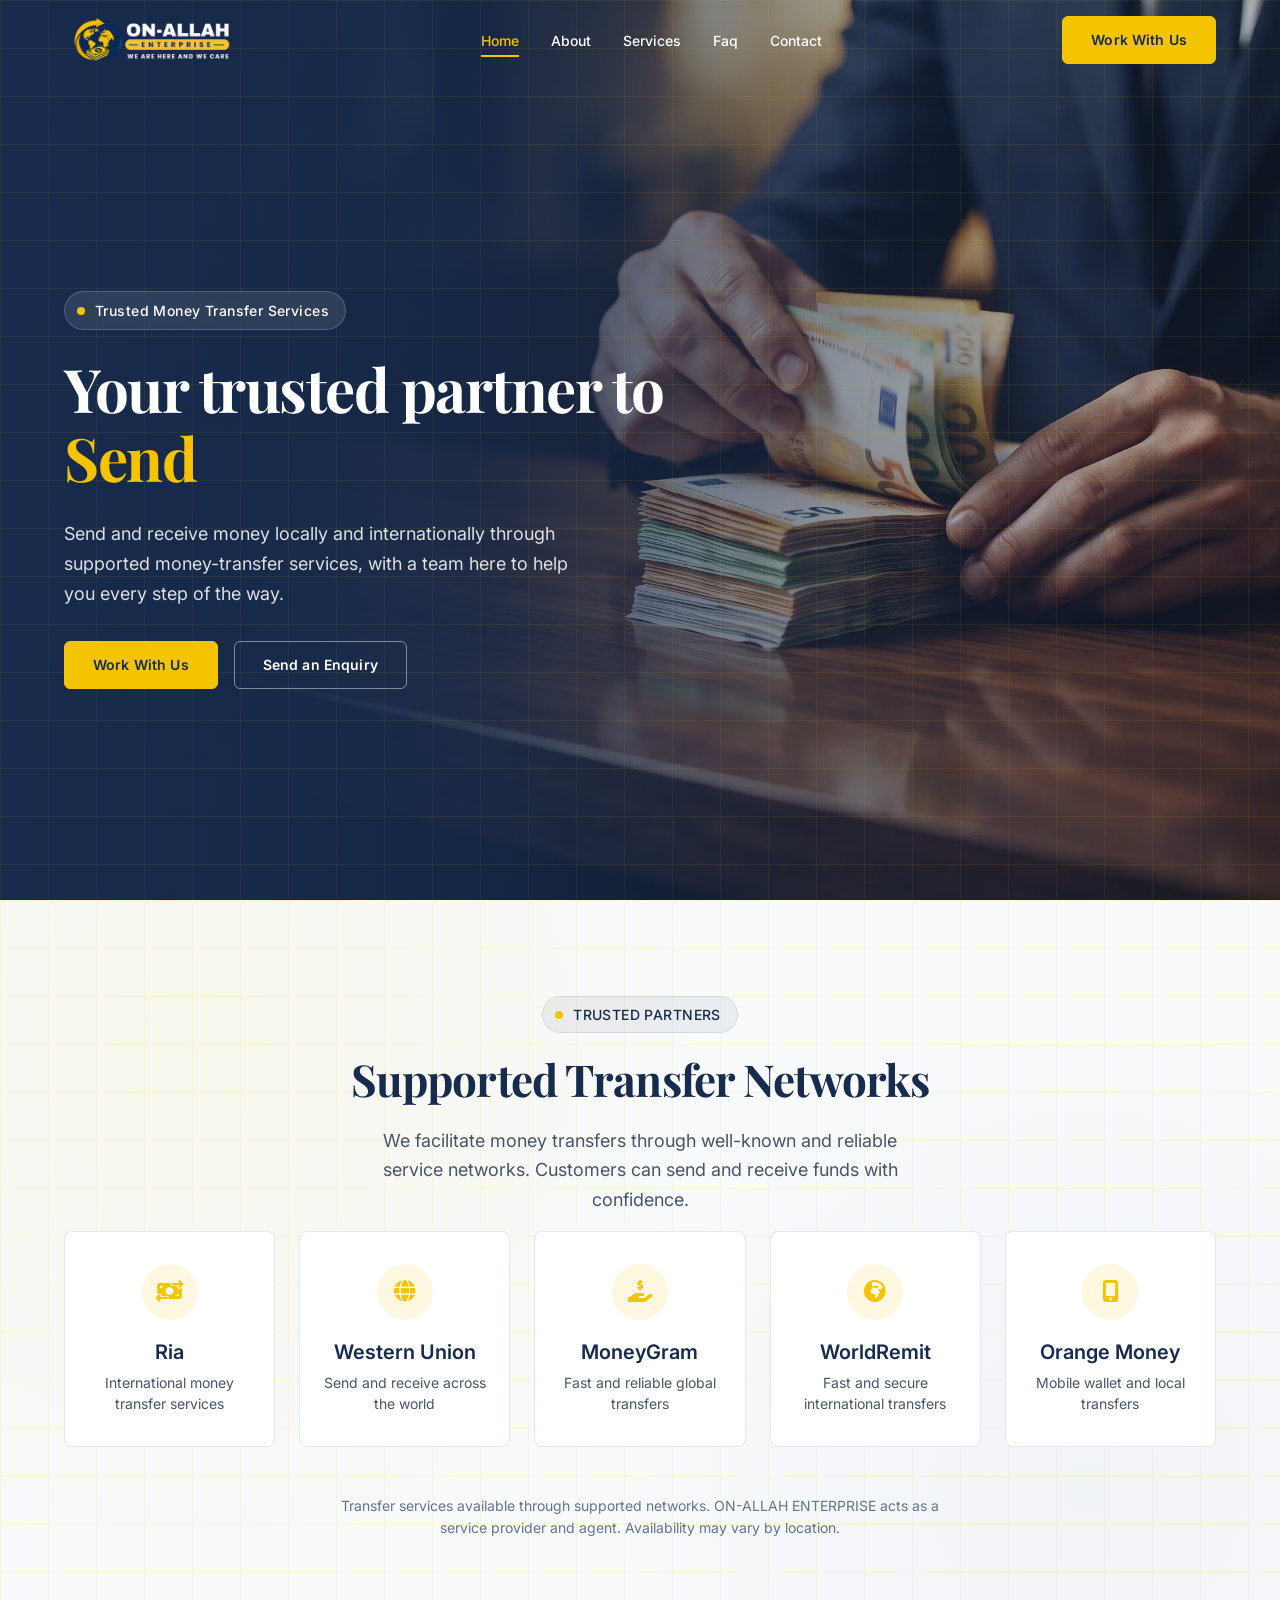
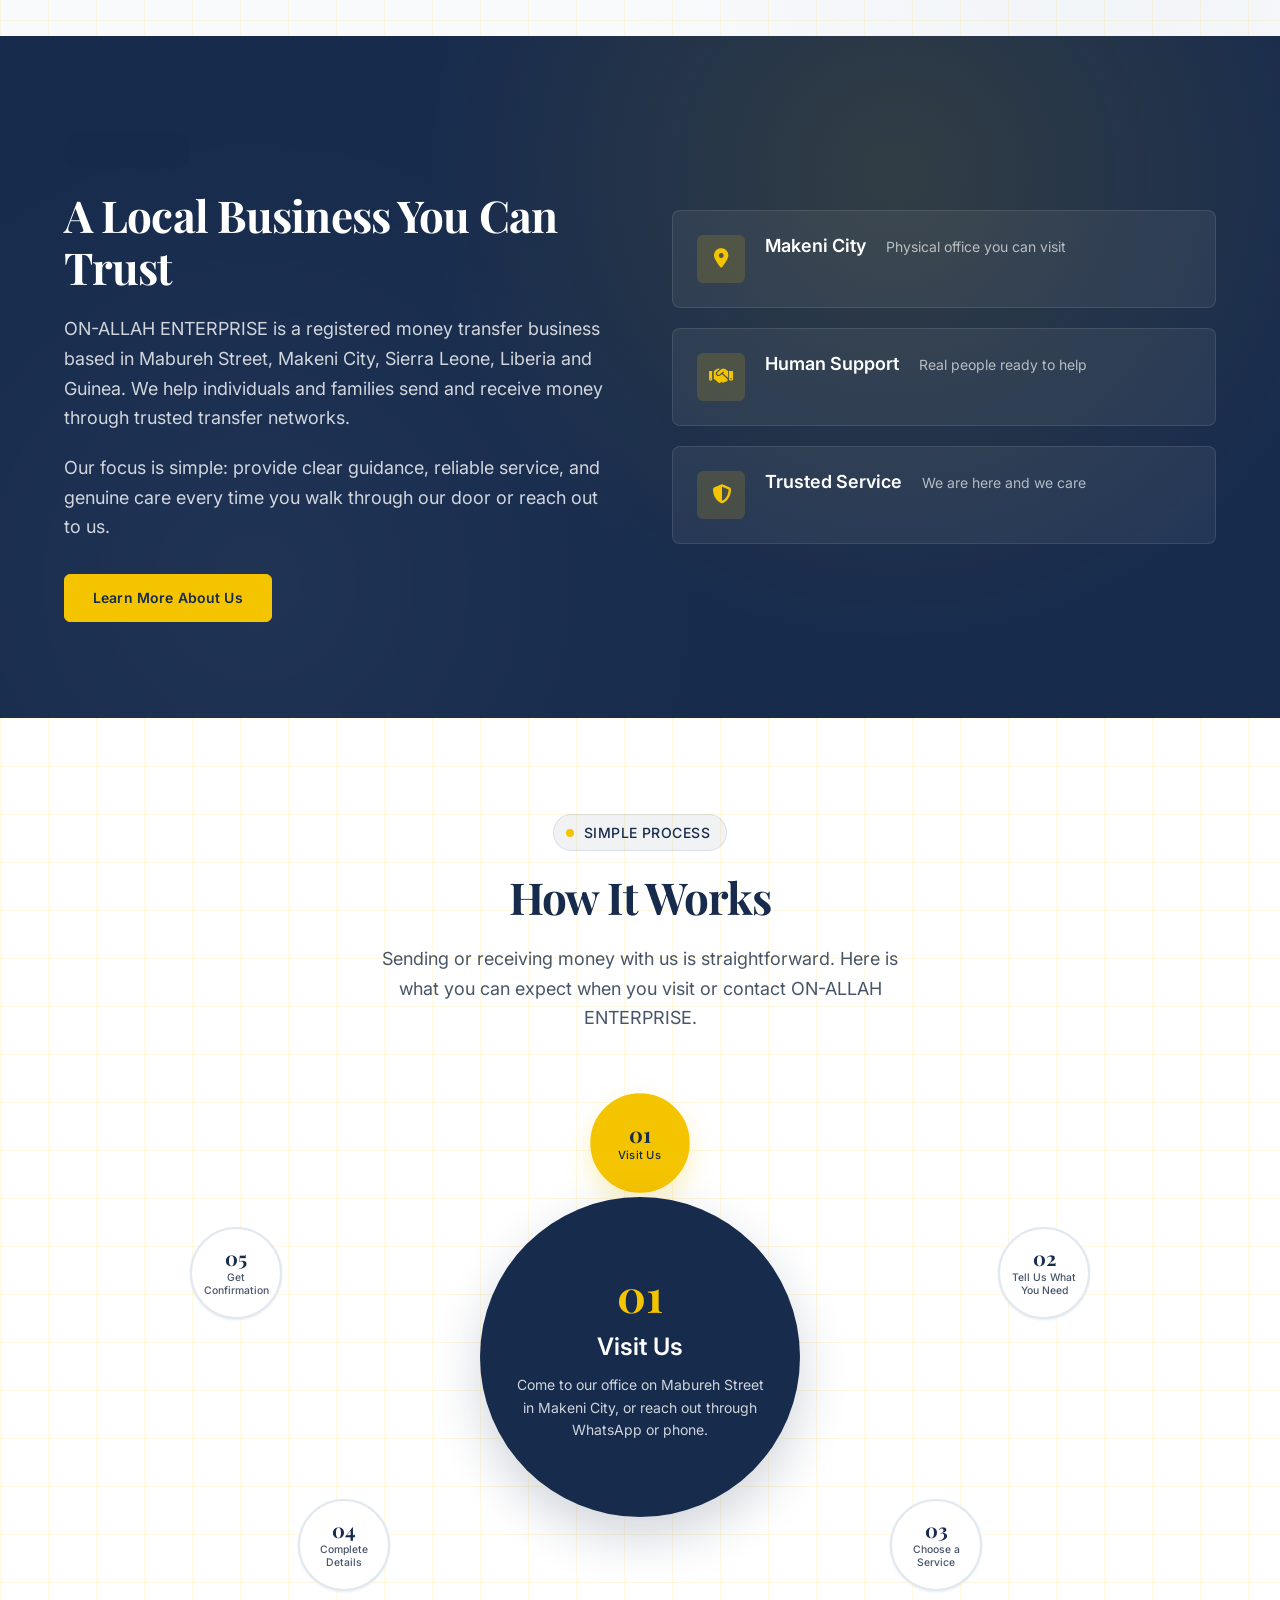
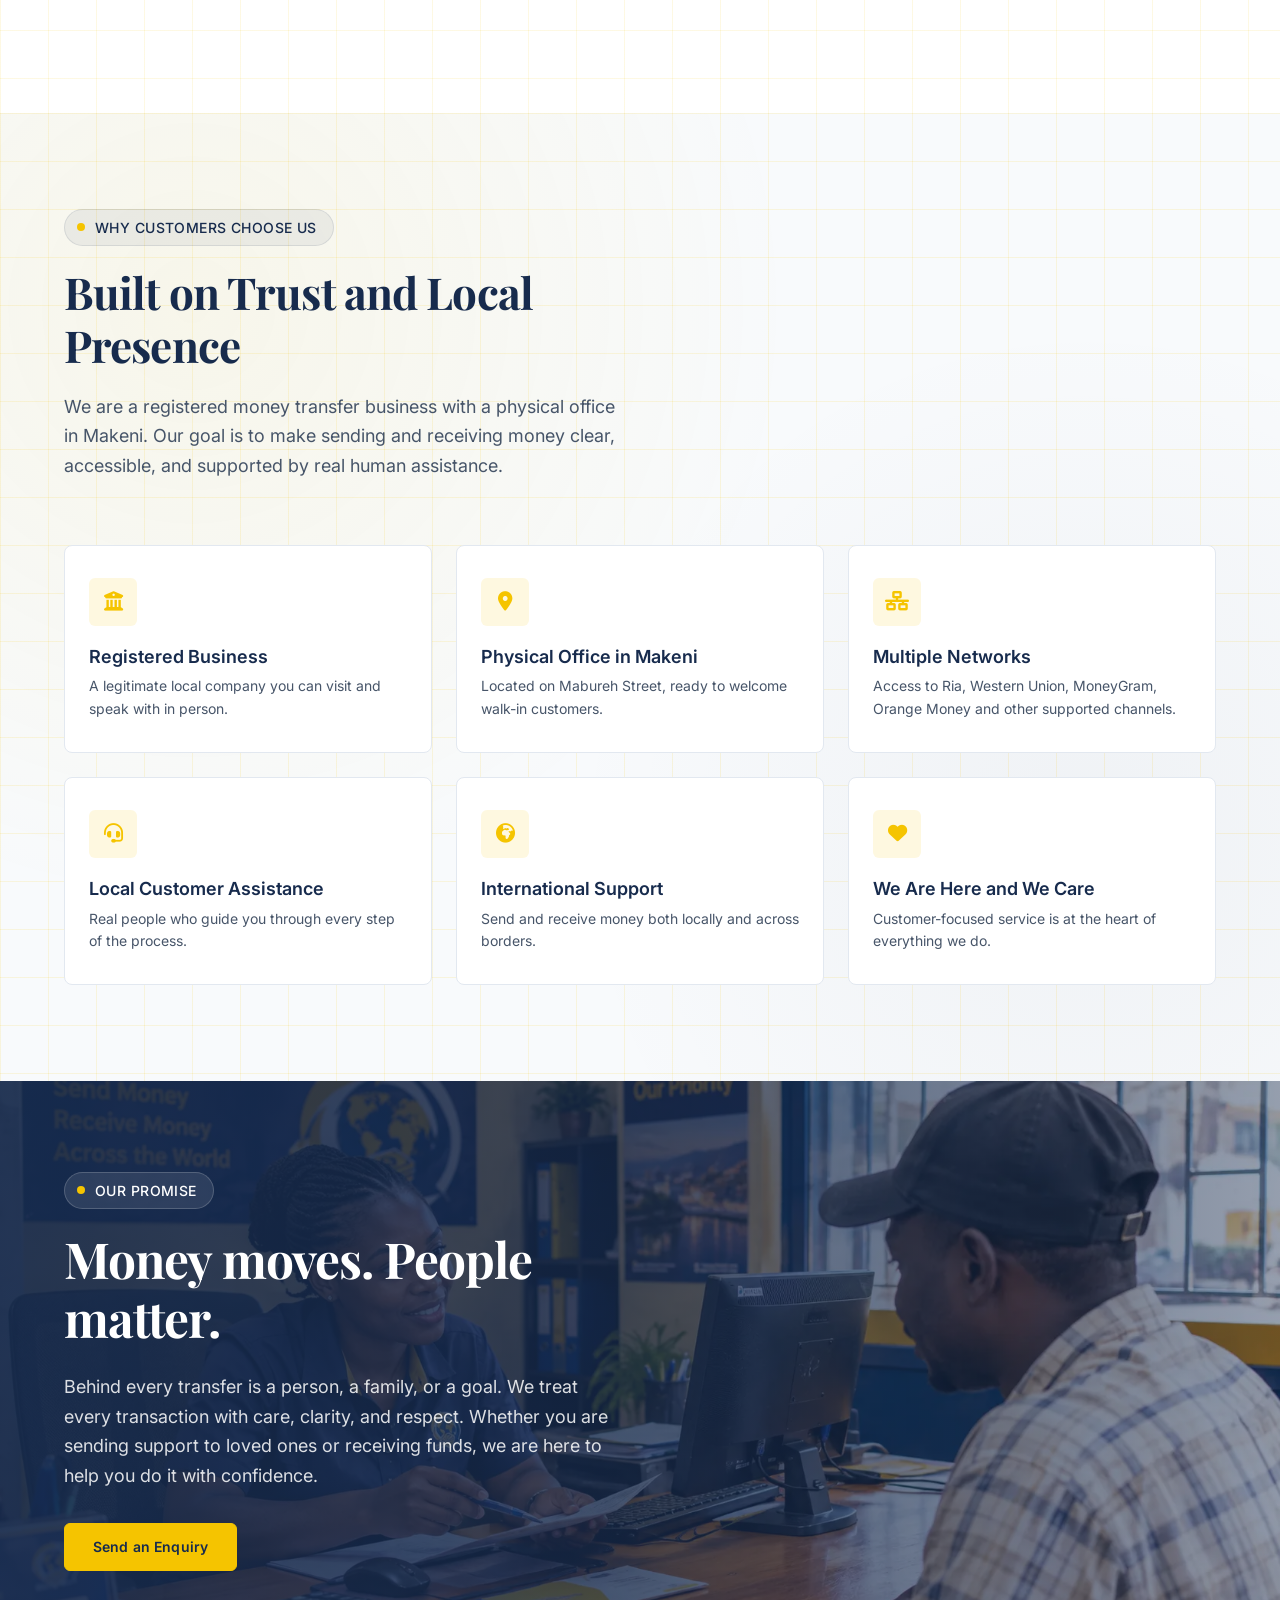
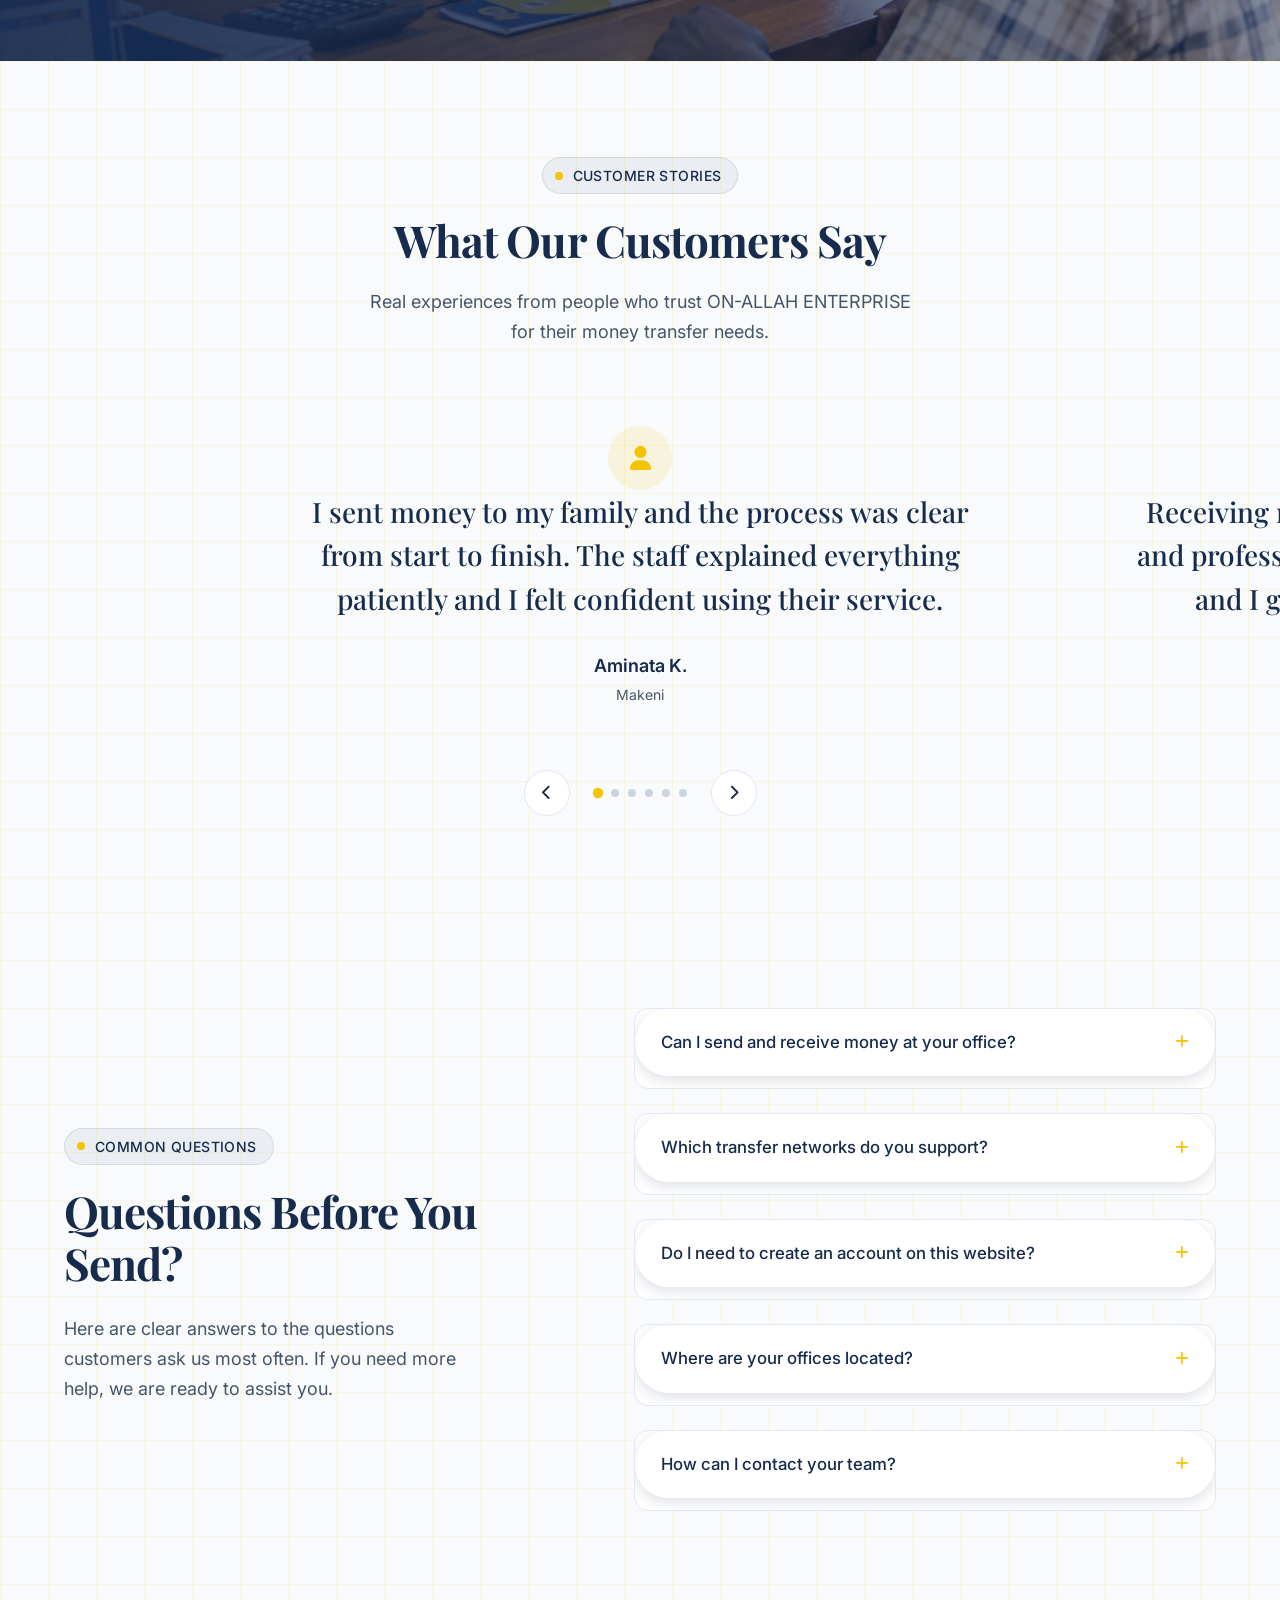
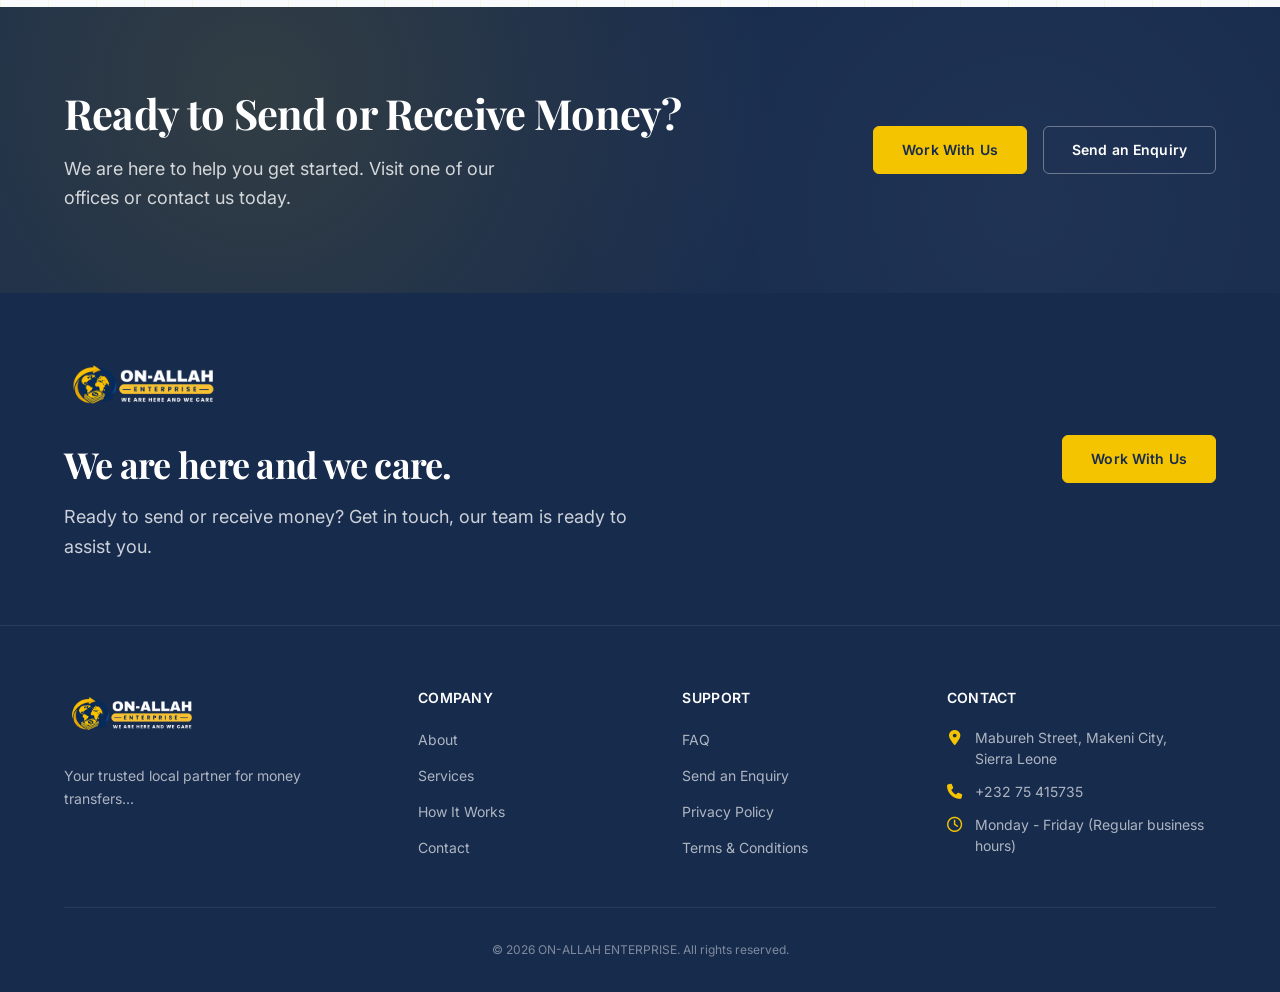
==== index.html @ 35c2938c "Add files via upload" ====
<!DOCTYPE html>
<html lang="en">
<head>
  <meta charset="UTF-8">
  <meta name="viewport" content="width=device-width, initial-scale=1.0">
  <title>ON-ALLAH ENTERPRISE | We Are Here and We Care</title>
  <link rel="preconnect" href="https://fonts.googleapis.com">
  <link rel="preconnect" href="https://fonts.gstatic.com" crossorigin>
  <link href="https://fonts.googleapis.com/css2?family=Inter:wght@400;500;600;700&family=Playfair+Display:wght@500;600;700&display=swap" rel="stylesheet">
  <link rel="stylesheet" href="https://cdnjs.cloudflare.com/ajax/libs/font-awesome/6.5.1/css/all.min.css">

  <link rel="apple-touch-icon" sizes="180x180" href="assets/on-favicon/apple-touch-icon.png">
  <link rel="icon" type="image/png" sizes="32x32" href="assets/on-favicon/favicon-32x32.png">
  <link rel="icon" type="image/png" sizes="16x16" href="assets/on-favicon/favicon-16x16.png">
  <link rel="manifest" href="assets/on-favicon/site.webmanifest">

  <link rel="stylesheet" href="assets/css/styles.css">
  <link rel="stylesheet" href="assets/css/styles2.css">
</head>
<body>

<div id="header-placeholder"></div>

<section class="hero" id="hero">
<!-- Video Background -->
<div class="hero__media">
    <video 
    class="hero__video" 
    autoplay 
    muted 
    loop 
    playsinline 
    poster="assets/images/hero-img-oa.webp"
    >
    <source src="assets/video/onallah_hero_vi.mp4" type="video/mp4">
    Your browser does not support the video tag.
    </video>
    <div class="hero__overlay"></div>
</div>

<!-- Content -->
<div class="container hero__container">
    <div class="hero__content">
    <span class="hero__eyebrow">
    <span class="hero__eyebrow-dot"></span>
    <span class="hero__eyebrow-text">Trusted Money Transfer Services</span>
    </span>
    <h1 class="hero__title">
        Your trusted partner to
        <span class="hero__dynamic">
        <span class="hero__word is-active">Send</span>
        <span class="hero__word">Receive</span>
        <span class="hero__word">Transfer</span>
        </span>
    </h1>

    <p class="hero__description">
        Send and receive money locally and internationally through supported money-transfer services, with a team here to help you every step of the way.
    </p>

    <div class="hero__actions">
        <a href="/services" class="btn btn--primary" id="hero-whatsapp-cta">
        Work With Us
        </a>
        <a href="/contact" class="btn btn--secondary">
        Send an Enquiry
        </a>
    </div>
    </div>
</div>
</section>

<!--  SUPPORTED NETWORKS  -->
<section class="supported-networks" id="networks">
  <div class="supported-networks__bg"></div>

  <div class="container">
    <div class="supported-networks__header reveal">
      <span class="section-eyebrow">
        <span class="section-eyebrow__dot"></span>
        Trusted Partners
      </span>
      <h2 class="section-title">Supported Transfer Networks</h2>
      <p class="section-desc">
        We facilitate money transfers through well-known and reliable service networks. Customers can send and receive funds with confidence.
      </p>
    </div>

    <div class="supported-networks__grid">
      <article class="sn-card reveal reveal-delay-1">
        <div class="sn-card__icon">
          <i class="fa-solid fa-money-bill-transfer"></i>
        </div>
        <h3>Ria</h3>
        <p>International money transfer services</p>
      </article>

      <article class="sn-card reveal reveal-delay-2">
        <div class="sn-card__icon">
          <i class="fa-solid fa-globe"></i>
        </div>
        <h3>Western Union</h3>
        <p>Send and receive across the world</p>
      </article>

      <article class="sn-card reveal reveal-delay-3">
        <div class="sn-card__icon">
          <i class="fa-solid fa-hand-holding-dollar"></i>
        </div>
        <h3>MoneyGram</h3>
        <p>Fast and reliable global transfers</p>
      </article>

      <article class="sn-card reveal reveal-delay-4">
        <div class="sn-card__icon">
          <i class="fa-solid fa-earth-africa"></i>
        </div>
        <h3>WorldRemit</h3>
        <p>Fast and secure international transfers</p>
      </article>

      <article class="sn-card reveal reveal-delay-5">
        <div class="sn-card__icon">
          <i class="fa-solid fa-mobile-screen-button"></i>
        </div>
        <h3>Orange Money</h3>
        <p>Mobile wallet and local transfers</p>
      </article>
    </div>

    <p class="supported-networks__note reveal">
      Transfer services available through supported networks. ON-ALLAH ENTERPRISE acts as a service provider and agent. Availability may vary by location.
    </p>
  </div>
</section>

<!--  ABOUT TEASER  -->
<section class="about-teaser" id="about-teaser">
  <div class="about-teaser__bg"></div>

  <div class="container about-teaser__container">
    <div class="about-teaser__content reveal">
      <span class="section-eyebrow">Who We Are</span>
      <h2 class="section-title">A Local Business You Can Trust</h2>
      <p class="about-teaser__text">
        ON-ALLAH ENTERPRISE is a registered money transfer business based in Mabureh Street, Makeni City, Sierra Leone, Liberia and Guinea. We help individuals and families send and receive money through trusted transfer networks.
      </p>
      <p class="about-teaser__text">
        Our focus is simple: provide clear guidance, reliable service, and genuine care every time you walk through our door or reach out to us.
      </p>
      <a href="/about" class="btn btn--primary">Learn More About Us</a>
    </div>

    <div class="about-teaser__visual">
      <div class="about-teaser__card reveal reveal-delay-1">
        <div class="about-teaser__card-icon">
          <i class="fa-solid fa-location-dot"></i>
        </div>
        <h3>Makeni City</h3>
        <p>Physical office you can visit</p>
      </div>

      <div class="about-teaser__card reveal reveal-delay-2">
        <div class="about-teaser__card-icon">
          <i class="fa-solid fa-handshake"></i>
        </div>
        <h3>Human Support</h3>
        <p>Real people ready to help</p>
      </div>

      <div class="about-teaser__card reveal reveal-delay-3">
        <div class="about-teaser__card-icon">
          <i class="fa-solid fa-shield-halved"></i>
        </div>
        <h3>Trusted Service</h3>
        <p>We are here and we care</p>
      </div>
    </div>
  </div>
</section>

<!--  HOW IT WORKS  -->
<section class="how-it-works" id="how-it-works">
  <div class="container">
    <div class="how-it-works__header reveal">
      <span class="section-eyebrow">
        <span class="section-eyebrow__dot"></span>
        Simple Process
      </span>
      <h2 class="section-title">How It Works</h2>
      <p class="section-desc">
        Sending or receiving money with us is straightforward. Here is what you can expect when you visit or contact ON-ALLAH ENTERPRISE.
      </p>
    </div>

    <div class="process">
      <!-- Center Display -->
      <div class="process__center">
        <div class="process__center-inner" id="process-center">
          <span class="process__center-number">01</span>
          <h3 class="process__center-title">Visit Us</h3>
          <p class="process__center-text">Come to our office on Mabureh Street in Makeni City, or reach out through WhatsApp or phone.</p>
        </div>
      </div>

      <!-- Surrounding Steps -->
      <div class="process__steps">
        <button class="process__step is-active" data-step="0">
          <span class="process__step-number">01</span>
          <span class="process__step-label">Visit Us</span>
        </button>

        <button class="process__step" data-step="1">
          <span class="process__step-number">02</span>
          <span class="process__step-label">Tell Us What You Need</span>
        </button>

        <button class="process__step" data-step="2">
          <span class="process__step-number">03</span>
          <span class="process__step-label">Choose a Service</span>
        </button>

        <button class="process__step" data-step="3">
          <span class="process__step-number">04</span>
          <span class="process__step-label">Complete Details</span>
        </button>

        <button class="process__step" data-step="4">
          <span class="process__step-number">05</span>
          <span class="process__step-label">Get Confirmation</span>
        </button>
      </div>
    </div>
  </div>
</section>

<!--  WHY CHOOSE US  -->
<section class="why-us" id="why-us">
  <div class="why-us__bg"></div>

  <div class="container">
    <div class="why-us__header reveal">
      <span class="section-eyebrow">
        <span class="section-eyebrow__dot"></span>
        Why Customers Choose Us
      </span>
      <h2 class="section-title">Built on Trust and Local Presence</h2>
      <p class="section-desc">
        We are a registered money transfer business with a physical office in Makeni. Our goal is to make sending and receiving money clear, accessible, and supported by real human assistance.
      </p>
    </div>

    <div class="why-us__grid">
      <div class="why-card reveal reveal-delay-1">
        <div class="why-card__icon"><i class="fa-solid fa-building-columns"></i></div>
        <h3>Registered Business</h3>
        <p>A legitimate local company you can visit and speak with in person.</p>
      </div>

      <div class="why-card reveal reveal-delay-2">
        <div class="why-card__icon"><i class="fa-solid fa-location-dot"></i></div>
        <h3>Physical Office in Makeni</h3>
        <p>Located on Mabureh Street, ready to welcome walk-in customers.</p>
      </div>

      <div class="why-card reveal reveal-delay-3">
        <div class="why-card__icon"><i class="fa-solid fa-network-wired"></i></div>
        <h3>Multiple Networks</h3>
        <p>Access to Ria, Western Union, MoneyGram, Orange Money and other supported channels.</p>
      </div>

      <div class="why-card reveal reveal-delay-4">
        <div class="why-card__icon"><i class="fa-solid fa-headset"></i></div>
        <h3>Local Customer Assistance</h3>
        <p>Real people who guide you through every step of the process.</p>
      </div>

      <div class="why-card reveal reveal-delay-5">
        <div class="why-card__icon"><i class="fa-solid fa-earth-africa"></i></div>
        <h3>International Support</h3>
        <p>Send and receive money both locally and across borders.</p>
      </div>

      <div class="why-card reveal reveal-delay-6">
        <div class="why-card__icon"><i class="fa-solid fa-heart"></i></div>
        <h3>We Are Here and We Care</h3>
        <p>Customer-focused service is at the heart of everything we do.</p>
      </div>
    </div>
  </div>
</section>

<!--  VISUAL STORY  -->
<section class="visual-story" id="visual-story">
  <div class="visual-story__media">
    <img src="assets/images/onallah_visual_s.webp" alt="Customer receiving support at ON-ALLAH ENTERPRISE" class="visual-story__image">
    <div class="visual-story__overlay"></div>
  </div>

  <div class="container visual-story__container">
    <div class="visual-story__content reveal">
      <span class="section-eyebrow section-eyebrow--light">
        <span class="section-eyebrow__dot"></span>
        Our Promise
      </span>
      <h2 class="visual-story__title">Money moves. People matter.</h2>
      <p class="visual-story__text">
        Behind every transfer is a person, a family, or a goal. We treat every transaction with care, clarity, and respect. Whether you are sending support to loved ones or receiving funds, we are here to help you do it with confidence.
      </p>
      <a href="/contact" class="btn btn--primary">Send an Enquiry</a>
    </div>
  </div>
</section>

<!--  TESTIMONIALS  -->
<section class="testimonials" id="testimonials">
  <div class="container">
    <div class="testimonials__header reveal">
      <span class="section-eyebrow">
        <span class="section-eyebrow__dot"></span>
        Customer Stories
      </span>
      <h2 class="section-title">What Our Customers Say</h2>
      <p class="section-desc">
        Real experiences from people who trust ON-ALLAH ENTERPRISE for their money transfer needs.
      </p>
    </div>

    <div class="testimonials__carousel reveal">
      <div class="testimonials__track" id="testimonials-track">
        <!-- Slides will be injected -->
      </div>


      <div class="testimonials__nav">
        <button class="testimonials__btn testimonials__btn--prev" id="testimonial-prev" aria-label="Previous testimonial">
          <i class="fa-solid fa-chevron-left"></i>
        </button>

        <div class="testimonials__dots" id="testimonials-dots"></div>

        <button class="testimonials__btn testimonials__btn--next" id="testimonial-next" aria-label="Next testimonial">
          <i class="fa-solid fa-chevron-right"></i>
        </button>
      </div>
    </div>
  </div>
</section>


<!-- FAQ -->
<section class="faq" id="faq">
  <div class="container faq__container">
    <div class="faq__intro reveal">
      <span class="section-eyebrow">
        <span class="section-eyebrow__dot"></span>
        Common Questions
      </span>
      <h2 class="section-title">Questions Before You Send?</h2>
      <p class="faq__intro-text">
        Here are clear answers to the questions customers ask us most often. If you need more help, we are ready to assist you.
      </p>
    </div>

    <div class="faq__list reveal" id="faq-list">
      <!-- FAQ items will be injected -->
    </div>
  </div>
</section>

<!--  FINAL CTA  -->
<section class="final-cta" id="final-cta">
  <div class="final-cta__bg"></div>

  <div class="container final-cta__container reveal">
    <div class="final-cta__content">
      <h2 class="final-cta__title">Ready to Send or Receive Money?</h2>
      <p class="final-cta__text">
        We are here to help you get started. Visit one of our offices or contact us today.
      </p>
    </div>

    <div class="final-cta__actions">
      <a href="/services" class="btn btn--primary" id="final-whatsapp-cta">Work With Us</a>
      <a href="contact/" class="btn btn--secondary final-cta__secondary">Send an Enquiry</a>
    </div>
  </div>
</section>

<div id="footer-placeholder"></div>

  <script src="assets/js/main.js"></script>
</body>
</html>
---- assets/css/styles.css ----
/* Design System & Base Styles */
:root {

  --color-primary: #F5C400;
  --color-gold: #D9A900;
  --color-navy: #172B4D;
  --color-white: #FFFFFF;
  --color-light: #F8FAFC;

  --color-gray-50: #F8FAFC;
  --color-gray-100: #F1F5F9;
  --color-gray-200: #E2E8F0;
  --color-gray-300: #CBD5E1;
  --color-gray-400: #94A3B8;
  --color-gray-500: #64748B;
  --color-gray-600: #475569;
  --color-gray-700: #334155;
  --color-gray-800: #1E293B;
  --color-gray-900: #0F172A;

  /* Semantic */
  --color-text: var(--color-navy);
  --color-text-muted: var(--color-gray-600);
  --color-border: var(--color-gray-200);
  --color-border-strong: var(--color-gray-300);

  /* Typography */
  --font-serif: "Playfair Display", Georgia, "Times New Roman", serif;
  --font-sans: "Inter", system-ui, -apple-system, BlinkMacSystemFont, "Segoe UI", Roboto, sans-serif;

  --fs-xs: 0.75rem;     /* 12px */
  --fs-sm: 0.875rem;    /* 14px */
  --fs-base: 1rem;      /* 16px */
  --fs-md: 1.125rem;    /* 18px */
  --fs-lg: 1.25rem;     /* 20px */
  --fs-xl: 1.5rem;      /* 24px */
  --fs-2xl: 1.875rem;   /* 30px */
  --fs-3xl: 2.25rem;    /* 36px */
  --fs-4xl: 3rem;       /* 48px */
  --fs-5xl: 3.75rem;    /* 60px */
  --fs-6xl: 4.5rem;     /* 72px */

  --fw-regular: 400;
  --fw-medium: 500;
  --fw-semibold: 600;
  --fw-bold: 700;

  --lh-tight: 1.2;
  --lh-snug: 1.35;
  --lh-normal: 1.5;
  --lh-relaxed: 1.65;

  /* Spacing scale */
  --space-1: 0.25rem;   /* 4px */
  --space-2: 0.5rem;    /* 8px */
  --space-3: 0.75rem;   /* 12px */
  --space-4: 1rem;      /* 16px */
  --space-5: 1.25rem;   /* 20px */
  --space-6: 1.5rem;    /* 24px */
  --space-8: 2rem;      /* 32px */
  --space-10: 2.5rem;   /* 40px */
  --space-12: 3rem;     /* 48px */
  --space-16: 4rem;     /* 64px */
  --space-20: 5rem;     /* 80px */
  --space-24: 6rem;     /* 96px */
  --space-32: 8rem;     /* 128px */

  --container-max: 1200px;
  --container-narrow: 800px;
  --container-padding: var(--space-6);

  --header-height: 80px;
  --header-height-scrolled: 70px;

  --radius-sm: 4px;
  --radius-md: 6px;
  --radius-lg: 8px;
  --radius-xl: 12px;
  --radius-full: 9999px;

  --shadow-xs: 0 1px 2px rgba(23, 43, 77, 0.04);
  --shadow-sm: 0 1px 3px rgba(23, 43, 77, 0.06), 0 1px 2px rgba(23, 43, 77, 0.04);
  --shadow-md: 0 4px 6px -1px rgba(23, 43, 77, 0.06), 0 2px 4px -2px rgba(23, 43, 77, 0.04);
  --shadow-lg: 0 10px 15px -3px rgba(23, 43, 77, 0.06), 0 4px 6px -4px rgba(23, 43, 77, 0.04);

  --transition-fast: 150ms ease;
  --transition-base: 250ms ease;
  --transition-slow: 350ms ease;
  --transition-smooth: 400ms cubic-bezier(0.4, 0, 0.2, 1);

  --btn-height: 48px;
  --btn-height-sm: 40px;
  --btn-padding-x: 1.75rem;
  --btn-radius: var(--radius-md);

  --z-dropdown: 100;
  --z-sticky: 200;
  --z-header: 300;
  --z-overlay: 400;
  --z-modal: 500;
}

@keyframes grid-move {
  0% {
    background-position: 0 0;
  }
  100% {
    background-position: 48px 48px;
  }
}

/* MODERN RESET */
*,
*::before,
*::after {
  box-sizing: border-box;
  margin: 0;
  padding: 0;
}

html {
  scroll-behavior: smooth;
  -webkit-text-size-adjust: 100%;
  text-size-adjust: 100%;
}

body {
  min-height: 100vh;
  line-height: var(--lh-normal);
  font-family: var(--font-sans);
  font-size: var(--fs-base);
  font-weight: var(--fw-regular);
  color: var(--color-text);
  background-color: var(--color-white);
  -webkit-font-smoothing: antialiased;
  -moz-osx-font-smoothing: grayscale;
}

img,
picture,
video,
canvas,
svg {
  display: block;
  max-width: 100%;
  height: auto;
}

input,
button,
textarea,
select {
  font: inherit;
  color: inherit;
}

button {
  cursor: pointer;
  background: none;
  border: none;
}

a {
  color: inherit;
  text-decoration: none;
}

ul,
ol {
  list-style: none;
}

h1, h2, h3, h4, h5, h6 {
  font-family: var(--font-serif);
  font-weight: var(--fw-bold);
  line-height: var(--lh-tight);
  color: var(--color-navy);
}

p {
  line-height: var(--lh-relaxed);
}

/* TYPOGRAPHY SCALE */
.text-display {
  font-family: var(--font-serif);
  font-size: clamp(2.5rem, 5vw, var(--fs-5xl));
  font-weight: var(--fw-bold);
  line-height: var(--lh-tight);
  letter-spacing: -0.02em;
}

h1, .h1 {
  font-size: clamp(2rem, 4vw, var(--fs-4xl));
  letter-spacing: -0.02em;
}

h2, .h2 {
  font-size: clamp(1.75rem, 3vw, var(--fs-3xl));
  letter-spacing: -0.015em;
}

h3, .h3 {
  font-size: clamp(1.375rem, 2.5vw, var(--fs-2xl));
}

h4, .h4 {
  font-size: var(--fs-xl);
  font-family: var(--font-sans);
  font-weight: var(--fw-semibold);
}

h5, .h5 {
  font-size: var(--fs-lg);
  font-family: var(--font-sans);
  font-weight: var(--fw-semibold);
}

h6, .h6 {
  font-size: var(--fs-md);
  font-family: var(--font-sans);
  font-weight: var(--fw-semibold);
}

.lead {
  font-size: var(--fs-lg);
  line-height: var(--lh-relaxed);
  color: var(--color-text-muted);
}

.small {
  font-size: var(--fs-sm);
}

/* LAYOUT UTILITIES */
.container {
  width: 100%;
  max-width: var(--container-max);
  margin-inline: auto;
  padding-inline: var(--container-padding);
}

.container--narrow {
  max-width: var(--container-narrow);
}

.section {
  padding-block: var(--space-20);
}

.section--sm {
  padding-block: var(--space-16);
}

.section--lg {
  padding-block: var(--space-24);
}

/* BUTTON SYSTEM */
.btn {
  display: inline-flex;
  align-items: center;
  justify-content: center;
  gap: var(--space-2);
  height: var(--btn-height);
  padding-inline: var(--btn-padding-x);
  font-family: var(--font-sans);
  font-size: var(--fs-sm);
  font-weight: var(--fw-semibold);
  line-height: 1;
  letter-spacing: 0.01em;
  border-radius: var(--btn-radius);
  border: 1.5px solid transparent;
  transition: 
    background-color var(--transition-base),
    color var(--transition-base),
    border-color var(--transition-base),
    transform var(--transition-fast),
    box-shadow var(--transition-base);
  white-space: nowrap;
  text-decoration: none;
  cursor: pointer;
}

.btn:hover {
  transform: translateY(-1px);
}

.btn:active {
  transform: translateY(0);
}

.btn--primary {
  background-color: var(--color-primary);
  color: var(--color-navy);
  border-color: var(--color-primary);
}

.btn--primary:hover {
  background-color: var(--color-gold);
  border-color: var(--color-gold);
  box-shadow: var(--shadow-sm);
}

.btn--secondary {
  background-color: transparent;
  color: var(--color-navy);
  border-color: var(--color-navy);
}

.btn--secondary:hover {
  background-color: var(--color-navy);
  color: var(--color-white);
}

.btn--ghost {
  background-color: transparent;
  color: var(--color-navy);
  border-color: transparent;
  padding-inline: var(--space-4);
}

.btn--ghost:hover {
  background-color: var(--color-gray-100);
}

.btn--sm {
  height: var(--btn-height-sm);
  padding-inline: 1.25rem;
  font-size: var(--fs-xs);
}

.btn--full {
  width: 100%;
}

/* FOCUS & ACCESSIBILITY */
:focus-visible {
  outline: 2px solid var(--color-primary);
  outline-offset: 3px;
}


:focus:not(:focus-visible) {
  outline: none;
}

/* Reduced motion */
@media (prefers-reduced-motion: reduce) {
  html {
    scroll-behavior: auto;
  }

  *,
  *::before,
  *::after {
    animation-duration: 0.01ms !important;
    animation-iteration-count: 1 !important;
    transition-duration: 0.01ms !important;
    scroll-behavior: auto !important;
  }
}

/* SELECTION & MISC */
::selection {
  background-color: var(--color-primary);
  color: var(--color-navy);
}

.sr-only {
  position: absolute;
  width: 1px;
  height: 1px;
  padding: 0;
  margin: -1px;
  overflow: hidden;
  clip: rect(0, 0, 0, 0);
  white-space: nowrap;
  border: 0;
}

/* HEADER */
.header {
  position: fixed;
  top: 0;
  left: 0;
  width: 100%;
  height: var(--header-height);
  z-index: var(--z-header);
  background-color: transparent;
  transition: 
    background-color var(--transition-smooth),
    height var(--transition-base),
    box-shadow var(--transition-base),
    backdrop-filter var(--transition-base);
}

.header__inner {
  display: flex;
  align-items: center;
  justify-content: space-between;
  height: 100%;
  gap: var(--space-8);
}

/* Logo */
.header__logo {
  display: flex;
  align-items: center;
  flex-shrink: 0;
  z-index: 30;
}

.header__logo img {
  height: 62px;
  width: auto;
  transition: height var(--transition-base);
}

/* Navigation */
.header__nav {
  display: flex;
  align-items: center;
}

.header__menu {
  display: flex;
  align-items: center;
  gap: var(--space-8);
}

.header__link {
  position: relative;
  font-size: var(--fs-sm);
  font-weight: var(--fw-medium);
  color: var(--color-white);
  padding: var(--space-2) 0;
  transition: color var(--transition-fast);
}

.header__link::after {
  content: "";
  position: absolute;
  left: 0;
  bottom: 0;
  width: 0;
  height: 2px;
  background-color: var(--color-primary);
  transition: width var(--transition-base);
}

.header__link:hover,
.header__link.active {
  color: var(--color-primary);
}

.header__link:hover::after,
.header__link.active::after {
  width: 100%;
}


.header__actions {
  display: flex;
  align-items: center;
  gap: var(--space-4);
  z-index: 30;
}

.header__cta {
  display: none;
}


.header__toggle {
  display: none;
  align-items: center;
  justify-content: center;
  width: 44px;
  height: 44px;
  color: var(--color-white);
  font-size: 1.4rem;
  border-radius: var(--radius-md);
  transition: background-color var(--transition-fast);
  z-index: 30;
}

.header__toggle:hover {
  background-color: rgba(255, 255, 255, 0.12);
}

/* Icon Switching */
.header__icon-open {
  display: inline-block;
}

.header__icon-close {
  display: none;
}

.header__toggle[aria-expanded="true"] .header__icon-open {
  display: none;
}

.header__toggle[aria-expanded="true"] .header__icon-close {
  display: inline-block;
}


.header--scrolled {
  height: var(--header-height-scrolled);
  background-color: rgba(23, 43, 77, 0.90);
  backdrop-filter: blur(14px);
  -webkit-backdrop-filter: blur(14px);
  box-shadow: 0 1px 0 rgba(0, 0, 0, 0.18);
}

.header--scrolled .header__logo img {
  height: 48px;
}

/* ========== Mobile Menu ========== */
@media (max-width: 900px) {
  .header__nav {
    position: fixed;
    top: 0;
    left: 0;
    width: 100%;
    height: 100vh;
    height: 100dvh;
    background-color: rgba(23, 43, 77, 0.97);
    backdrop-filter: blur(18px);
    -webkit-backdrop-filter: blur(18px);
    display: flex;
    align-items: center;
    justify-content: center;
    opacity: 0;
    visibility: hidden;
    transform: translateY(-10px);
    transition: 
      opacity var(--transition-smooth),
      visibility var(--transition-smooth),
      transform var(--transition-smooth);
    z-index: 20;
  }

  .header__nav.is-open {
    opacity: 1;
    visibility: visible;
    transform: translateY(0);
  }

  .header__menu {
    flex-direction: column;
    gap: var(--space-8);
    text-align: center;
  }

  .header__link {
    font-size: var(--fs-xl);
    font-weight: var(--fw-medium);
    color: var(--color-white);
  }

  .header__link::after {
    display: none;
  }

  .header__link:hover,
  .header__link.active {
    color: var(--color-primary);
  }

  .header__cta {
    display: none;
  }

  .header__toggle {
    display: flex;
  }
}

/* Desktop */
@media (min-width: 901px) {
  .header__toggle {
    display: none;
  }

  .header__cta {
    display: inline-flex;
  }
}

/* Smaller Mobile Logo */
@media (max-width: 700px) {
  .header__logo img {
    height: 48px;
  }

  .header--scrolled .header__logo img {
    height: 44px;
  }

  .footer-cta__logo img {
    height: 50px;
  }

  .footer-brand__logo img {
    height: 44px;
  }
}

/* FOOTER */

.footer {
  background-color: var(--color-navy);
  color: var(--color-white);
}


.footer-cta {
  padding-block: var(--space-16);
  border-bottom: 1px solid rgba(255, 255, 255, 0.08);
}

.footer-cta__inner {
  display: flex;
  align-items: center;
  justify-content: space-between;
  gap: var(--space-10);
}

.footer-cta__content {
  max-width: 580px;
}

.footer-cta__logo {
  display: inline-block;
  margin-bottom: var(--space-6);
}

.footer-cta__logo img {
  height: 56px;
  width: auto;

}

.footer-cta__title {
  font-family: var(--font-serif);
  font-size: clamp(1.75rem, 3vw, 2.25rem);
  font-weight: var(--fw-bold);
  color: var(--color-white);
  margin-bottom: var(--space-4);
  letter-spacing: -0.02em;
}

.footer-cta__text {
  font-size: var(--fs-md);
  line-height: var(--lh-relaxed);
  color: rgba(255, 255, 255, 0.78);
  margin-bottom: 0;
}

.footer-cta__action {
  flex-shrink: 0;
}


.footer-main {
  padding-block: var(--space-16) var(--space-8);
}

.footer-main__grid {
  display: grid;
  grid-template-columns: 1.4fr 1fr 1fr 1.2fr;
  gap: var(--space-10);
  margin-bottom: var(--space-12);
}

/* Brand column */
.footer-brand__logo {
  display: inline-block;
  margin-bottom: var(--space-5);
}

.footer-brand__logo img {
  height: 48px;
  width: auto;
}

.footer-brand__text {
  font-size: var(--fs-sm);
  line-height: var(--lh-relaxed);
  color: rgba(255, 255, 255, 0.65);
  max-width: 260px;
}

/* Columns */
.footer-col__title {
  font-family: var(--font-sans);
  font-size: var(--fs-sm);
  font-weight: var(--fw-semibold);
  color: var(--color-white);
  margin-bottom: var(--space-5);
  letter-spacing: 0.02em;
  text-transform: uppercase;
}

.footer-col__list {
  display: flex;
  flex-direction: column;
  gap: var(--space-3);
}

.footer-col__list a {
  font-size: var(--fs-sm);
  color: rgba(255, 255, 255, 0.65);
  transition: color var(--transition-fast);
}

.footer-col__list a:hover {
  color: var(--color-primary);
}

/* Contact list with icons */
.footer-col__list--contact li {
  display: flex;
  align-items: flex-start;
  gap: var(--space-3);
  font-size: var(--fs-sm);
  color: rgba(255, 255, 255, 0.65);
  line-height: 1.5;
}

.footer-col__list--contact i {
  color: var(--color-primary);
  font-size: 0.95rem;
  margin-top: 3px;
  width: 16px;
  text-align: center;
  flex-shrink: 0;
}

.footer-col__list--contact a {
  color: rgba(255, 255, 255, 0.65);
}

.footer-col__list--contact a:hover {
  color: var(--color-primary);
}

/* Bottom bar */
.footer-bottom {
  padding-top: var(--space-8);
  border-top: 1px solid rgba(255, 255, 255, 0.08);
  text-align: center;
}

.footer-bottom__copy {
  font-size: var(--fs-xs);
  color: rgba(255, 255, 255, 0.45);
}

/* ---------- Responsive ---------- */
@media (max-width: 1000px) {
  .footer-main__grid {
    grid-template-columns: 1fr 1fr;
    gap: var(--space-10) var(--space-8);
  }

  .footer-col--brand {
    grid-column: 1 / -1;
    margin-bottom: var(--space-4);
  }
}

@media (max-width: 700px) {
  .footer-cta__inner {
    flex-direction: column;
    align-items: flex-start;
    text-align: left;
    gap: var(--space-8);
  }

  .footer-cta {
    padding-block: var(--space-12);
  }

  .footer-main__grid {
    grid-template-columns: 1fr;
    gap: var(--space-8);
  }

  .footer-col--brand {
    margin-bottom: var(--space-2);
  }

  .footer-brand__text {
    max-width: 100%;
  }
}

@media (max-width: 480px) {
  .footer-cta__title {
    font-size: 1.6rem;
  }
}

/* HERO */

.hero {
  position: relative;
  min-height: 100vh;
  min-height: 100dvh;
  display: flex;
  align-items: center;
  overflow: hidden;
  padding-top: var(--header-height);
  background-color: var(--color-navy);
}

.hero__overlay::after {
  content: "";
  position: absolute;
  inset: 0;
  background-image: 
    linear-gradient(90deg, rgba(245, 196, 0, 0.07) 1px, transparent 1px),
    linear-gradient(rgba(245, 196, 0, 0.07) 1px, transparent 1px);
  background-size: 48px 48px;
  animation: grid-move 28s linear infinite;
  pointer-events: none;
  z-index: 1;
}

.hero__media {
  position: absolute;
  inset: 0;
  z-index: 0;
}

.hero__video {
  width: 100%;
  height: 100%;
  object-fit: cover;
  object-position: center;
}

.hero__overlay {
  position: absolute;
  inset: 0;
  background: linear-gradient(
    90deg,
    rgba(23, 43, 77, 0.92) 0%,
    rgba(23, 43, 77, 0.78) 35%,
    rgba(23, 43, 77, 0.45) 65%,
    rgba(23, 43, 77, 0.25) 100%
  );
}

/* Content */
.hero__container {
  position: relative;
  z-index: 2;
  width: 100%;
  padding-block: var(--space-16);
}

.hero__content {
  max-width: 620px;
}

.hero__eyebrow {
  display: inline-flex;
  align-items: center;
  gap: 10px;
  padding: 8px 16px 8px 12px;
  background-color: rgba(255, 255, 255, 0.1);
  border: 1px solid rgba(255, 255, 255, 0.18);
  border-radius: 100px;
  font-size: var(--fs-sm);
  font-weight: var(--fw-medium);
  color: var(--color-white);
  letter-spacing: 0.03em;
  margin-bottom: var(--space-6);
  backdrop-filter: blur(8px);
  transition: all var(--transition-base);
  cursor: default;
}

.hero__eyebrow-dot {
  width: 8px;
  height: 8px;
  background-color: var(--color-primary);
  border-radius: 50%;
  box-shadow: 0 0 0 0 rgba(245, 196, 0, 0.6);
  animation: pulse-glow 2s infinite;
  flex-shrink: 0;
}

.hero__eyebrow-text {
  transition: color var(--transition-fast);
}


.hero__eyebrow:hover {
  background-color: rgba(245, 196, 0, 0.15);
  border-color: rgba(245, 196, 0, 0.4);
}

.hero__eyebrow:hover .hero__eyebrow-text {
  color: var(--color-primary);
}

.hero__eyebrow:hover .hero__eyebrow-dot {
  background-color: #4ade80; 
  box-shadow: 0 0 0 0 rgba(74, 222, 128, 0.6);
  animation: pulse-glow-green 2s infinite;
}


@keyframes pulse-glow {
  0% {
    box-shadow: 0 0 0 0 rgba(245, 196, 0, 0.5);
  }
  70% {
    box-shadow: 0 0 0 8px rgba(245, 196, 0, 0);
  }
  100% {
    box-shadow: 0 0 0 0 rgba(245, 196, 0, 0);
  }
}

@keyframes pulse-glow-green {
  0% {
    box-shadow: 0 0 0 0 rgba(74, 222, 128, 0.5);
  }
  70% {
    box-shadow: 0 0 0 8px rgba(74, 222, 128, 0);
  }
  100% {
    box-shadow: 0 0 0 0 rgba(74, 222, 128, 0);
  }
}

/* Title */
.hero__title {
  font-family: var(--font-serif);
  font-size: clamp(2.4rem, 5.5vw, 3.75rem);
  font-weight: var(--fw-bold);
  line-height: 1.15;
  color: var(--color-white);
  margin-bottom: var(--space-6);
  letter-spacing: -0.025em;
}

/* Dynamic Word */
.hero__dynamic {
  display: inline-block;
  position: relative;
  height: 1.2em;
  min-width: 8.5ch;    
  vertical-align: bottom;
  overflow: hidden;
}

.hero__word {
  position: absolute;
  left: 0;
  top: 0;
  display: block;
  width: 100%;
  color: var(--color-primary);
  opacity: 0;
  transform: translateY(40%);
  transition: 
    opacity 0.5s cubic-bezier(0.4, 0, 0.2, 1),
    transform 0.5s cubic-bezier(0.4, 0, 0.2, 1);
  white-space: nowrap;
}

.hero__word.is-active {
  opacity: 1;
  transform: translateY(0);
}

.hero__description {
  font-size: var(--fs-md);
  line-height: var(--lh-relaxed);
  color: rgba(255, 255, 255, 0.85);
  margin-bottom: var(--space-8);
  max-width: 520px;
}

/* Actions */
.hero__actions {
  display: flex;
  flex-wrap: wrap;
  gap: var(--space-4);
}

.hero__actions .btn--secondary {
  border-color: rgba(255, 255, 255, 0.45);
  color: var(--color-white);
}

.hero__actions .btn--secondary:hover {
  background-color: var(--color-white);
  color: var(--color-navy);
  border-color: var(--color-white);
}

/* ---------- Responsive ---------- */
@media (max-width: 900px) {
  .hero {
    min-height: 90vh;
    min-height: 90dvh;
  }

  .hero__overlay {
    background: linear-gradient(
      180deg,
      rgba(23, 43, 77, 0.88) 0%,
      rgba(23, 43, 77, 0.75) 50%,
      rgba(23, 43, 77, 0.7) 100%
    );
  }

  .hero__content {
    max-width: 100%;
    text-align: left;
  }
}

@media (max-width: 600px) {
  .hero {
    min-height: 100vh;
    min-height: 100dvh;
    padding-top: calc(var(--header-height) + var(--space-4));
  }

  .hero__container {
    padding-block: var(--space-12);
  }

  .hero__title {
    font-size: clamp(2rem, 8vw, 2.6rem);
  }

  .hero__description {
    font-size: var(--fs-base);
  }

  .hero__actions {
    flex-direction: column;
    align-items: stretch;
  }

  .hero__actions .btn {
    width: 100%;
  }
}


@media (prefers-reduced-motion: reduce) {
  .hero__word {
    transition: none;
  }
}

/* SHARED SECTION */
.section-eyebrow {
  display: inline-block;
  font-size: var(--fs-sm);
  font-weight: var(--fw-semibold);
  color: var(--color-primary);
  letter-spacing: 0.06em;
  text-transform: uppercase;
  margin-bottom: var(--space-4);
}

.section-title {
  font-family: var(--font-serif);
  font-size: clamp(1.9rem, 4vw, 2.75rem);
  font-weight: var(--fw-bold);
  color: var(--color-navy);
  line-height: 1.2;
  margin-bottom: var(--space-5);
  letter-spacing: -0.02em;
}

.section-desc {
  font-size: var(--fs-md);
  color: var(--color-text-muted);
  max-width: 560px;
  line-height: var(--lh-relaxed);
  margin-bottom: var(--space-4);
}

/* SUPPORTED NETWORKS */
.networks {
  position: relative;
  padding-block: var(--space-24);
  overflow: hidden;
  background-color: var(--color-light);
}

.networks__bg {
  position: absolute;
  inset: 0;
  background: 
    radial-gradient(circle at 20% 30%, rgba(245, 196, 0, 0.08) 0%, transparent 50%),
    radial-gradient(circle at 80% 70%, rgba(23, 43, 77, 0.05) 0%, transparent 50%);
  z-index: 0;
}

.networks .container {
  position: relative;
  z-index: 1;
}

.networks__header {
  text-align: center;
  max-width: 640px;
  margin-inline: auto;
  margin-bottom: var(--space-14);
}

.networks__header .section-desc {
  margin-inline: auto;
}

.networks__grid {
  display: grid;
  grid-template-columns: repeat(4, 1fr);
  gap: var(--space-6);
  margin-bottom: var(--space-12);
}

.network-card {
  background: var(--color-white);
  border: 1px solid var(--color-border);
  border-radius: var(--radius-lg);
  padding: var(--space-8) var(--space-6);
  text-align: center;
  transition: 
    transform var(--transition-base),
    box-shadow var(--transition-base),
    border-color var(--transition-base);
}

.network-card:hover {
  transform: translateY(-6px);
  box-shadow: var(--shadow-md);
  border-color: rgba(245, 196, 0, 0.35);
}

.network-card__icon {
  width: 56px;
  height: 56px;
  margin-inline: auto;
  margin-bottom: var(--space-5);
  display: flex;
  align-items: center;
  justify-content: center;
  background: rgba(245, 196, 0, 0.12);
  color: var(--color-primary);
  font-size: 1.4rem;
  border-radius: var(--radius-full);
}

.network-card h3 {
  font-family: var(--font-sans);
  font-size: var(--fs-lg);
  font-weight: var(--fw-semibold);
  color: var(--color-navy);
  margin-bottom: var(--space-2);
}

.network-card p {
  font-size: var(--fs-sm);
  color: var(--color-text-muted);
  line-height: 1.5;
}

.networks__note {
  text-align: center;
  font-size: var(--fs-sm);
  color: var(--color-gray-500);
  max-width: 600px;
  margin-inline: auto;
}

/* ABOUT */
.about-teaser {
  position: relative;
  padding-block: var(--space-24);
  overflow: hidden;
  background-color: var(--color-navy);
  color: var(--color-white);
}

.about-teaser__bg {
  position: absolute;
  inset: 0;
  background: 
    radial-gradient(circle at 70% 20%, rgba(245, 196, 0, 0.12) 0%, transparent 45%),
    radial-gradient(circle at 20% 80%, rgba(255, 255, 255, 0.04) 0%, transparent 40%);
  z-index: 0;
}

.about-teaser__container {
  position: relative;
  z-index: 1;
  display: grid;
  grid-template-columns: 1fr 1fr;
  gap: var(--space-16);
  align-items: center;
}

.about-teaser .section-title {
  color: var(--color-white);
}

.about-teaser__text {
  font-size: var(--fs-md);
  line-height: var(--lh-relaxed);
  color: rgba(255, 255, 255, 0.8);
  margin-bottom: var(--space-5);
}

.about-teaser__text:last-of-type {
  margin-bottom: var(--space-8);
}

.about-teaser__visual {
  display: grid;
  gap: var(--space-5);
}

.about-teaser__card {
  display: flex;
  align-items: flex-start;
  gap: var(--space-5);
  background: rgba(255, 255, 255, 0.06);
  border: 1px solid rgba(255, 255, 255, 0.1);
  border-radius: var(--radius-lg);
  padding: var(--space-6);
  transition: background-color var(--transition-base);
}

.about-teaser__card:hover {
  background: rgba(255, 255, 255, 0.1);
}

.about-teaser__card-icon {
  width: 48px;
  height: 48px;
  flex-shrink: 0;
  display: flex;
  align-items: center;
  justify-content: center;
  background: rgba(245, 196, 0, 0.15);
  color: var(--color-primary);
  font-size: 1.2rem;
  border-radius: var(--radius-md);
}

.about-teaser__card h3 {
  font-family: var(--font-sans);
  font-size: var(--fs-md);
  font-weight: var(--fw-semibold);
  color: var(--color-white);
  margin-bottom: var(--space-1);
}

.about-teaser__card p {
  font-size: var(--fs-sm);
  color: rgba(255, 255, 255, 0.65);
}

/* ==========================================================================
   SCROLL REVEAL ANIMATIONS
   ========================================================================== */
.reveal {
  opacity: 0;
  transform: translateY(40px);
  transition: 
    opacity 0.8s cubic-bezier(0.4, 0, 0.2, 1),
    transform 0.8s cubic-bezier(0.4, 0, 0.2, 1);
}

.reveal.is-visible {
  opacity: 1;
  transform: translateY(0);
}

.reveal-delay-1 { transition-delay: 0.1s; }
.reveal-delay-2 { transition-delay: 0.2s; }
.reveal-delay-3 { transition-delay: 0.3s; }
.reveal-delay-4 { transition-delay: 0.4s; }

/* ==========================================================================
   RESPONSIVE
   ========================================================================== */
@media (max-width: 1000px) {
  .networks__grid {
    grid-template-columns: repeat(2, 1fr);
  }

  .about-teaser__container {
    grid-template-columns: 1fr;
    gap: var(--space-12);
  }
}

@media (max-width: 600px) {
  .networks {
    padding-block: var(--space-16);
  }

  .networks__grid {
    grid-template-columns: 1fr;
    gap: var(--space-5);
  }

  .about-teaser {
    padding-block: var(--space-16);
  }

  .about-teaser__card {
    padding: var(--space-5);
  }
}

/* ==========================================================================
   SECTION EYEBROW (Badge Style)
   ========================================================================== */
.section-eyebrow {
  display: inline-flex;
  align-items: center;
  gap: 10px;
  padding: 7px 16px 7px 12px;
  background-color: rgba(23, 43, 77, 0.06);
  border: 1px solid rgba(23, 43, 77, 0.1);
  border-radius: 100px;
  font-size: var(--fs-sm);
  font-weight: var(--fw-medium);
  color: var(--color-navy);
  letter-spacing: 0.03em;
  margin-bottom: var(--space-5);
}

.section-eyebrow__dot {
  width: 8px;
  height: 8px;
  background-color: var(--color-primary);
  border-radius: 50%;
  box-shadow: 0 0 0 0 rgba(245, 196, 0, 0.5);
  animation: pulse-glow 2.2s infinite;
  flex-shrink: 0;
}

.section-eyebrow--light {
  background-color: rgba(255, 255, 255, 0.1);
  border-color: rgba(255, 255, 255, 0.18);
  color: var(--color-white);
}

/* HOW IT WORKS  */

.how-it-works {
  position: relative;
  padding-block: var(--space-24);
  background-color: var(--color-white);
  overflow: hidden;
}

.how-it-works::before {
  content: "";
  position: absolute;
  inset: 0;
  background-image: 
    linear-gradient(90deg, rgba(245, 196, 0, 0.11) 1px, transparent 1px),
    linear-gradient(rgba(245, 196, 0, 0.11) 1px, transparent 1px);
  background-size: 48px 48px;
  z-index: 0;
  pointer-events: none;
  animation: grid-move 22s linear infinite;
}

.how-it-works .container {
  position: relative;
  z-index: 1;
}
.how-it-works__header {
  text-align: center;
  max-width: 600px;
  margin-inline: auto;
  margin-bottom: var(--space-16);
}

.how-it-works__header .section-desc {
  margin-inline: auto;
}

.process__center-inner {
  transition: opacity 0.25s ease, transform 0.25s ease;
}

.process {
  position: relative;
  max-width: 900px;
  margin-inline: auto;
  min-height: 520px;
  display: flex;
  align-items: center;
  justify-content: center;
}

/* Center Circle */
.process__center {
  width: 320px;
  height: 320px;
  border-radius: 50%;
  background: var(--color-navy);
  display: flex;
  align-items: center;
  justify-content: center;
  text-align: center;
  padding: var(--space-8);
  box-shadow: 0 20px 50px rgba(23, 43, 77, 0.2);
  position: relative;
  z-index: 5;
  transition: transform 0.5s cubic-bezier(0.4, 0, 0.2, 1);
}

.process__center-inner {
  color: var(--color-white);
}

.process__center-number {
  display: block;
  font-family: var(--font-serif);
  font-size: 2.8rem;
  font-weight: var(--fw-bold);
  color: var(--color-primary);
  line-height: 1;
  margin-bottom: var(--space-4);
}

.process__center-title {
  font-family: var(--font-sans);
  font-size: var(--fs-xl);
  font-weight: var(--fw-semibold);
  color: var(--color-white);
  margin-bottom: var(--space-3);
}

.process__center-text {
  font-size: var(--fs-sm);
  line-height: 1.6;
  color: rgba(255, 255, 255, 0.8);
}

/* Surrounding Steps */
.process__steps {
  position: absolute;
  inset: 0;
  pointer-events: none;
}

.process__step {
  position: absolute;
  pointer-events: auto;
  background: var(--color-white);
  border: 2px solid var(--color-border);
  border-radius: var(--radius-full);
  width: 92px;
  height: 92px;
  display: flex;
  flex-direction: column;
  align-items: center;
  justify-content: center;
  cursor: pointer;
  transition: all 0.4s cubic-bezier(0.4, 0, 0.2, 1);
  box-shadow: var(--shadow-sm);
}

.process__step:hover,
.process__step.is-active {
  border-color: var(--color-primary);
  background: var(--color-primary);
  transform: scale(1.08);
  box-shadow: 0 10px 25px rgba(245, 196, 0, 0.25);
}

.process__step:hover .process__step-number,
.process__step.is-active .process__step-number,
.process__step:hover .process__step-label,
.process__step.is-active .process__step-label {
  color: var(--color-navy);
}

.process__step-number {
  font-family: var(--font-serif);
  font-size: 1.25rem;
  font-weight: var(--fw-bold);
  color: var(--color-navy);
  line-height: 1;
}

.process__step-label {
  font-size: 0.65rem;
  font-weight: var(--fw-medium);
  color: var(--color-text-muted);
  text-align: center;
  margin-top: 4px;
  max-width: 70px;
  line-height: 1.2;
}

/* Position the 5 steps around the circle */
.process__step:nth-child(1) { top: 0; left: 50%; transform: translateX(-50%); }
.process__step:nth-child(2) { top: 25%; right: 0; }
.process__step:nth-child(3) { bottom: 5%; right: 12%; }
.process__step:nth-child(4) { bottom: 5%; left: 12%; }
.process__step:nth-child(5) { top: 25%; left: 0; }

.process__step:nth-child(1).is-active,
.process__step:nth-child(1):hover { transform: translateX(-50%) scale(1.08); }

/* ==========================================================================
   WHY CHOOSE US
   ========================================================================== */
.why-us {
  position: relative;
  padding-block: var(--space-24);
  background-color: var(--color-light);
  overflow: hidden;
}

.why-us__bg {
  position: absolute;
  inset: 0;
  background: 
    radial-gradient(circle at 15% 20%, rgba(245, 196, 0, 0.07) 0%, transparent 45%),
    radial-gradient(circle at 85% 75%, rgba(23, 43, 77, 0.04) 0%, transparent 40%);
  z-index: 0;
}

.why-us__bg::after {
  content: "";
  position: absolute;
  inset: 0;
  background-image: 
    linear-gradient(90deg, rgba(245, 196, 0, 0.12) 1px, transparent 1px),
    linear-gradient(rgba(245, 196, 0, 0.12) 1px, transparent 1px);
  background-size: 48px 48px;
  pointer-events: none;
  animation: grid-move 26s linear infinite;
}

.why-us .container {
  position: relative;
  z-index: 1;
}

.why-us__header {
  max-width: 580px;
  margin-bottom: var(--space-16); /* increased spacing */
}

.why-us__grid {
  display: grid;
  grid-template-columns: repeat(3, 1fr);
  gap: var(--space-6);
}

.why-card {
  background: var(--color-white);
  border: 1px solid var(--color-border);
  border-radius: var(--radius-lg);
  padding: var(--space-8) var(--space-6);
  transition: transform var(--transition-base), box-shadow var(--transition-base), border-color var(--transition-base);
}

.why-card:hover {
  transform: translateY(-5px);
  box-shadow: var(--shadow-md);
  border-color: rgba(245, 196, 0, 0.3);
}

.why-card__icon {
  width: 48px;
  height: 48px;
  display: flex;
  align-items: center;
  justify-content: center;
  background: rgba(245, 196, 0, 0.12);
  color: var(--color-primary);
  font-size: 1.2rem;
  border-radius: var(--radius-md);
  margin-bottom: var(--space-5);
}

.why-card h3 {
  font-family: var(--font-sans);
  font-size: var(--fs-md);
  font-weight: var(--fw-semibold);
  color: var(--color-navy);
  margin-bottom: var(--space-2);
}

.why-card p {
  font-size: var(--fs-sm);
  color: var(--color-text-muted);
  line-height: 1.6;
}

/* ==========================================================================
   VISUAL STORY
   ========================================================================== */
.visual-story {
  position: relative;
  min-height: 580px;
  display: flex;
  align-items: center;
  overflow: hidden;
}

.visual-story__media {
  position: absolute;
  inset: 0;
  z-index: 0;
}

.visual-story__image {
  width: 100%;
  height: 100%;
  object-fit: cover;
  object-position: center;
}

.visual-story__overlay {
  position: absolute;
  inset: 0;
  background: linear-gradient(90deg, rgba(23, 43, 77, 0.93) 0%, rgba(23, 43, 77, 0.8) 45%, rgba(23, 43, 77, 0.45) 100%);
}

.visual-story__container {
  position: relative;
  z-index: 2;
  padding-block: var(--space-20);
}

.visual-story__content {
  max-width: 560px;
}

.visual-story__title {
  font-family: var(--font-serif);
  font-size: clamp(2.1rem, 4.5vw, 3.1rem);
  font-weight: var(--fw-bold);
  color: var(--color-white);
  line-height: 1.2;
  margin-bottom: var(--space-6);
  letter-spacing: -0.02em;
}

.visual-story__text {
  font-size: var(--fs-md);
  line-height: var(--lh-relaxed);
  color: rgba(255, 255, 255, 0.85);
  margin-bottom: var(--space-8);
}

/* RESPONSIVE */

@media (max-width: 900px) {
  .process {
    min-height: auto;
    flex-direction: column;
    gap: var(--space-10);
  }

  .process__center {
    width: 280px;
    height: 280px;
    order: -1;
  }

  .process__steps {
    position: static;
    display: flex;
    flex-wrap: wrap;
    justify-content: center;
    gap: var(--space-4);
  }

  .process__step {
    position: static;
    width: 80px;
    height: 80px;
  }

  .process__step:nth-child(1),
  .process__step:nth-child(1).is-active,
  .process__step:nth-child(1):hover {
    transform: none;
  }

  .why-us__grid {
    grid-template-columns: repeat(2, 1fr);
  }
}

@media (max-width: 600px) {
  .how-it-works {
    padding-block: var(--space-16);
  }

  .process__center {
    width: 260px;
    height: 260px;
  }

  .process__center-number {
    font-size: 2.2rem;
  }

  .why-us {
    padding-block: var(--space-16);
  }

  .why-us__header {
    margin-bottom: var(--space-12);
  }

  .why-us__grid {
    grid-template-columns: 1fr;
  }

  .visual-story {
    min-height: 480px;
  }

  .visual-story__overlay {
    background: linear-gradient(180deg, rgba(23, 43, 77, 0.9) 0%, rgba(23, 43, 77, 0.85) 100%);
  }
}

/* TESTIMONIALS */

.testimonials {
  position: relative;
  padding-block: var(--space-24);
  background-color: var(--color-light);
  overflow: hidden;
}

.testimonials::before {
  content: "";
  position: absolute;
  inset: 0;
  background-image: 
    linear-gradient(90deg, rgba(23, 43, 77, 0.03) 1px, transparent 1px),
    linear-gradient(rgba(23, 43, 77, 0.03) 1px, transparent 1px);
  background-size: 48px 48px;
  z-index: 0;
  pointer-events: none;
  animation: grid-move 30s linear infinite;
}

.testimonials .container {
  position: relative;
  z-index: 1;
}

.testimonials__header {
  text-align: center;
  max-width: 580px;
  margin-inline: auto;
  margin-bottom: var(--space-16);
}

.testimonials__header .section-eyebrow {
  margin-bottom: var(--space-5);
}

.testimonials__header .section-title {
  margin-bottom: var(--space-5);
}

.testimonials__header .section-desc {
  margin-inline: auto;
  margin-bottom: 0;
}

.testimonials__carousel {
  position: relative;
  max-width: 820px;
  margin-inline: auto;
}

.testimonials__track {
  display: flex;
  transition: transform 0.55s cubic-bezier(0.4, 0, 0.2, 1);
  will-change: transform;
}

.testimonial-slide {
  min-width: 100%;
  padding: 0 var(--space-4);
  box-sizing: border-box;
}

.testimonial-content {
  text-align: center;
  max-width: 680px;
  margin-inline: auto;
  padding-block: var(--space-4);
}

.testimonial-icon {
  width: 64px;
  height: 64px;
  margin-inline: auto;
  margin-bottom: var(--space-7);
  display: flex;
  align-items: center;
  justify-content: center;
  background: rgba(245, 196, 0, 0.12);
  color: var(--color-primary);
  font-size: 1.5rem;
  border-radius: 50%;
}

.testimonial-quote {
  font-family: var(--font-serif);
  font-size: clamp(1.35rem, 3vw, 1.75rem);
  font-weight: var(--fw-medium);
  line-height: 1.55;
  color: var(--color-navy);
  margin-bottom: var(--space-8);
  position: relative;
}

.testimonials::before {
  content: "";
  position: absolute;
  inset: 0;
  background-image: 
    linear-gradient(90deg, rgba(245, 196, 0, 0.11) 1px, transparent 1px),
    linear-gradient(rgba(245, 196, 0, 0.11) 1px, transparent 1px);
  background-size: 48px 48px;
  z-index: 0;
  pointer-events: none;
  animation: grid-move 24s linear infinite;
}

.testimonial-author {
  display: flex;
  flex-direction: column;
  align-items: center;
  gap: 5px;
}

.testimonial-author strong {
  font-size: var(--fs-md);
  font-weight: var(--fw-semibold);
  color: var(--color-navy);
}

.testimonial-author span {
  font-size: var(--fs-sm);
  color: var(--color-text-muted);
}

/* Navigation */
.testimonials__nav {
  display: flex;
  align-items: center;
  justify-content: center;
  gap: var(--space-6);
  margin-top: var(--space-12);
}

.testimonials__btn {
  width: 46px;
  height: 46px;
  border-radius: 50%;
  border: 1.5px solid var(--color-border);
  background: var(--color-white);
  color: var(--color-navy);
  display: flex;
  align-items: center;
  justify-content: center;
  font-size: 0.95rem;
  transition: all var(--transition-base);
  cursor: pointer;
}

.testimonials__btn:hover {
  background: var(--color-navy);
  color: var(--color-white);
  border-color: var(--color-navy);
}

.testimonials__dots {
  display: flex;
  gap: 9px;
}

.testimonials__dot {
  width: 8px;
  height: 8px;
  border-radius: 50%;
  background: var(--color-gray-300);
  border: none;
  padding: 0;
  cursor: pointer;
  transition: all var(--transition-base);
}

.testimonials__dot.is-active {
  background: var(--color-primary);
  transform: scale(1.3);
}

/* Responsive */
@media (max-width: 700px) {
  .testimonials {
    padding-block: var(--space-16);
  }

  .testimonials__header {
    margin-bottom: var(--space-12);
  }

  .testimonial-quote {
    font-size: 1.25rem;
  }

  .testimonial-quote::before {
    font-size: 2.8rem;
    top: -1rem;
    left: -0.3rem;
  }

  .testimonials__nav {
    gap: var(--space-4);
    margin-top: var(--space-10);
  }
}


/* FAQ */
.faq {
  padding-block: var(--space-24);
  background-color: var(--color-white);
}

.faq__container {
  display: grid;
  grid-template-columns: 1fr 1.1fr;
  gap: var(--space-16);
  align-items: start;
}

.faq__intro {
  position: sticky;
  top: 120px;
}

.faq__intro .section-title {
  margin-bottom: var(--space-6);
}

.faq__intro-text {
  font-size: var(--fs-md);
  color: var(--color-text-muted);
  line-height: var(--lh-relaxed);
  max-width: 420px;
}

.faq__list {
  display: flex;
  flex-direction: column;
  gap: var(--space-4);
}

.faq-item {
  border: 1px solid var(--color-border);
  border-radius: var(--radius-lg);
  background: var(--color-white);
  overflow: hidden;
  transition: border-color var(--transition-base), box-shadow var(--transition-base);
}

.faq-item.is-open {
  border-color: rgba(245, 196, 0, 0.4);
  box-shadow: var(--shadow-sm);
}

.faq-question {
  width: 100%;
  display: flex;
  align-items: center;
  justify-content: space-between;
  gap: var(--space-4);
  padding: var(--space-6) var(--space-7);
  background: none;
  border: none;
  text-align: left;
  font-size: var(--fs-md);
  font-weight: var(--fw-medium);
  color: var(--color-navy);
  cursor: pointer;
  transition: background-color var(--transition-fast);
}

.faq-question:hover {
  background-color: var(--color-gray-50);
}

.faq-question i {
  font-size: 0.95rem;
  color: var(--color-primary);
  transition: transform 0.3s ease;
  flex-shrink: 0;
}

.faq-item.is-open .faq-question i {
  transform: rotate(45deg);
}

.faq-answer {
  max-height: 0;
  overflow: hidden;
  transition: max-height 0.4s cubic-bezier(0.4, 0, 0.2, 1);
}

.faq-answer p {
  padding: 0 var(--space-7) var(--space-6);
  font-size: var(--fs-sm);
  line-height: 1.7;
  color: var(--color-text-muted);
}

/* FINAL CTA */
.final-cta {
  position: relative;
  padding-block: var(--space-20);
  background-color: var(--color-navy);
  overflow: hidden;
}

.final-cta__bg {
  position: absolute;
  inset: 0;
  background: 
    radial-gradient(circle at 20% 30%, rgba(245, 196, 0, 0.12) 0%, transparent 50%),
    radial-gradient(circle at 80% 70%, rgba(255, 255, 255, 0.04) 0%, transparent 45%);
  z-index: 0;
}

.final-cta__container {
  position: relative;
  z-index: 1;
  display: flex;
  align-items: center;
  justify-content: space-between;
  gap: var(--space-12);
}

.final-cta__title {
  font-family: var(--font-serif);
  font-size: clamp(1.9rem, 4vw, 2.6rem);
  font-weight: var(--fw-bold);
  color: var(--color-white);
  line-height: 1.25;
  margin-bottom: var(--space-4);
  letter-spacing: -0.02em;
}

.final-cta__text {
  font-size: var(--fs-md);
  color: rgba(255, 255, 255, 0.8);
  max-width: 480px;
  line-height: 1.6;
}

.final-cta__actions {
  display: flex;
  gap: var(--space-4);
  flex-shrink: 0;
}

.final-cta__secondary {
  border-color: rgba(255, 255, 255, 0.35);
  color: var(--color-white);
}

.final-cta__secondary:hover {
  background-color: var(--color-white);
  color: var(--color-navy);
  border-color: var(--color-white);
}

.faq {
  padding-block: var(--space-24);
  background-color: var(--color-light);
  position: relative;
  overflow: hidden;
}

.faq::before {
  content: "";
  position: absolute;
  inset: 0;
  background-image: 
    linear-gradient(90deg, rgba(245, 196, 0, 0.08) 1px, transparent 1px),
    linear-gradient(rgba(245, 196, 0, 0.08) 1px, transparent 1px);
  background-size: 48px 48px;
  animation: grid-move 26s linear infinite;
  z-index: 0;
  pointer-events: none;
}

.faq .container {
  position: relative;
  z-index: 1;
}

.faq__container {
  display: grid;
  grid-template-columns: 1fr 1.15fr;
  gap: var(--space-16);
  align-items: start;
}

.faq__intro {
  position: sticky;
  top: 120px;
}

.faq__intro .section-title {
  margin-bottom: var(--space-6);
}

.faq__intro-text {
  font-size: var(--fs-md);
  color: var(--color-text-muted);
  line-height: var(--lh-relaxed);
  max-width: 420px;
}

.faq__list {
  display: flex;
  flex-direction: column;
  gap: var(--space-6);
}

.faq-item {
  display: flex;
  flex-direction: column;
  gap: var(--space-3);
}

.faq-question {
  width: 100%;
  display: flex;
  align-items: center;
  justify-content: space-between;
  gap: var(--space-4);
  padding: 16px 22px;
  background-color: var(--color-navy);
  color: var(--color-white);
  border: none;
  border-radius: 100px;
  font-size: var(--fs-base);
  font-weight: var(--fw-medium);
  text-align: left;
  cursor: pointer;
  transition: all var(--transition-base);
  box-shadow: 0 4px 14px rgba(23, 43, 77, 0.15);
}

.faq-question:hover {
  background-color: #1f3559;
  transform: translateY(-1px);
}

.faq-question i {
  font-size: 0.9rem;
  color: var(--color-primary);
  transition: transform 0.3s ease;
  flex-shrink: 0;
}

.faq-item.is-open .faq-question i {
  transform: rotate(45deg);
}

.faq-answer {
  max-height: 0;
  overflow: hidden;
  transition: max-height 0.4s cubic-bezier(0.4, 0, 0.2, 1);
}

.faq-answer p {
  margin: 0;
  padding: 18px 24px;
  background-color: var(--color-white);
  border: 1px solid rgba(23, 43, 77, 0.08);
  border-radius: 18px;
  font-size: var(--fs-sm);
  line-height: 1.7;
  color: var(--color-text-muted);
  box-shadow: 0 2px 10px rgba(23, 43, 77, 0.04);
}

.faq-item.is-open .faq-question {
  background-color: var(--color-navy);
  color: var(--color-white);
  box-shadow: 0 6px 20px rgba(23, 43, 77, 0.2);
}


/* RESPONSIVE */
@media (max-width: 900px) {
  .faq__container {
    grid-template-columns: 1fr;
    gap: var(--space-12);
  }

  .faq__intro {
    position: static;
  }
}

@media (max-width: 600px) {
  .faq {
    padding-block: var(--space-16);
  }

  .faq__list {
    gap: var(--space-5);
  }

  .faq-question {
    padding: 15px 18px;
    font-size: var(--fs-sm);
    border-radius: 16px; 
  }

  .faq-answer p {
    padding: 16px 18px;
    border-radius: 14px;
  }
}

@media (max-width: 900px) {
  .final-cta__container {
    flex-direction: column;
    align-items: flex-start;
    text-align: left;
    gap: var(--space-8);
  }
}

@media (max-width: 600px) {
  .final-cta {
    padding-block: var(--space-16);
  }

  .final-cta__actions {
    flex-direction: column;
    width: 100%;
  }

  .final-cta__actions .btn {
    width: 100%;
  }
}

/* ABOUT PAGE HERO */

.about-hero {
  position: relative;
  padding-top: calc(var(--header-height) + var(--space-16));
  padding-bottom: var(--space-20);
  background-color: var(--color-navy);
  overflow: hidden;
}

.about-hero::before {
  content: "";
  position: absolute;
  inset: 0;
  background: 
    radial-gradient(circle at 15% 25%, rgba(245, 196, 0, 0.14) 0%, transparent 45%),
    radial-gradient(circle at 85% 70%, rgba(255, 255, 255, 0.05) 0%, transparent 40%);
  z-index: 0;
  pointer-events: none;
}

.about-hero::after {
  content: "";
  position: absolute;
  inset: 0;
  background-image: 
    linear-gradient(90deg, rgba(245, 196, 0, 0.09) 1px, transparent 1px),
    linear-gradient(rgba(245, 196, 0, 0.09) 1px, transparent 1px);
  background-size: 48px 48px;
  animation: grid-move 28s linear infinite;
  z-index: 0;
  pointer-events: none;
  opacity: 0.7;
}

.about-hero .container {
  position: relative;
  z-index: 1;
}

.about-hero__grid {
  display: grid;
  grid-template-columns: 1fr 1fr;
  gap: var(--space-16);
  align-items: center;
}

/* Left content – high contrast on navy */
.about-hero__content {
  max-width: 520px;
}

.about-hero__content .section-eyebrow {
  background-color: rgba(255, 255, 255, 0.1);
  border-color: rgba(255, 255, 255, 0.18);
  color: var(--color-white);
}

.about-hero__title {
  font-family: var(--font-serif);
  font-size: clamp(2.1rem, 4vw, 3rem);
  font-weight: var(--fw-bold);
  color: var(--color-white);
  line-height: 1.2;
  letter-spacing: -0.025em;
  margin-bottom: var(--space-6);
}

.about-hero__text {
  font-size: var(--fs-md);
  line-height: var(--lh-relaxed);
  color: rgba(255, 255, 255, 0.82);
  margin-bottom: var(--space-8);
  max-width: 480px;
}

.about-hero__actions {
  display: flex;
  flex-wrap: wrap;
  gap: var(--space-4);
}

/* Secondary button adjusted for dark background */
.about-hero__actions .btn--secondary {
  border-color: rgba(255, 255, 255, 0.4);
  color: var(--color-white);
}

.about-hero__actions .btn--secondary:hover {
  background-color: var(--color-white);
  color: var(--color-navy);
  border-color: var(--color-white);
}

/* Right: Square video */
.about-hero__media {
  display: flex;
  justify-content: flex-end;
}

.about-hero__video-wrap {
  position: relative;
  width: 100%;
  max-width: 480px;
  aspect-ratio: 1 / 1;
  border-radius: var(--radius-xl);
  overflow: hidden;
  box-shadow: 0 20px 40px rgba(0, 0, 0, 0.35);
  border: 1px solid rgba(255, 255, 255, 0.12);
  background-color: rgba(0, 0, 0, 0.3);
}

.about-hero__video {
  width: 100%;
  height: 100%;
  object-fit: cover;
  object-position: center;
  display: block;
}

/* ---------- Responsive ---------- */
@media (max-width: 900px) {
  .about-hero {
    padding-top: calc(var(--header-height) + var(--space-12));
    padding-bottom: var(--space-16);
  }

  .about-hero__grid {
    grid-template-columns: 1fr;
    gap: var(--space-12);
  }

  .about-hero__content {
    max-width: 100%;
  }

  .about-hero__media {
    justify-content: center;
  }

  .about-hero__video-wrap {
    max-width: 420px;
  }
}

@media (max-width: 600px) {
  .about-hero__title {
    font-size: clamp(1.9rem, 7vw, 2.4rem);
  }

  .about-hero__text {
    font-size: var(--fs-base);
  }

  .about-hero__actions {
    flex-direction: column;
    align-items: stretch;
  }

  .about-hero__actions .btn {
    width: 100%;
  }

  .about-hero__video-wrap {
    max-width: 100%;
  }
}

/* ==========================================================================
   WHO WE ARE
   ========================================================================== */

.who-we-are {
  background-color: var(--color-white);
  padding-block: var(--space-24);
}

.who-we-are__grid {
  display: grid;
  grid-template-columns: 1.4fr 1fr;
  gap: var(--space-16);
  align-items: center;
}

.who-we-are__text {
  font-size: var(--fs-md);
  line-height: var(--lh-relaxed);
  color: var(--color-text-muted);
  margin-bottom: var(--space-5);
}

.who-we-are__text:last-of-type {
  margin-bottom: 0;
}

.who-we-are__facts {
  display: grid;
  grid-template-columns: 1fr 1fr;
  gap: var(--space-5);
}

.who-we-are__fact {
  background: var(--color-light);
  border: 1px solid var(--color-border);
  border-radius: var(--radius-lg);
  padding: var(--space-8) var(--space-6);
  text-align: center;
  transition: transform var(--transition-base), box-shadow var(--transition-base);
}

.who-we-are__fact:hover {
  transform: translateY(-4px);
  box-shadow: var(--shadow-md);
}

.who-we-are__fact-number {
  display: block;
  font-family: var(--font-serif);
  font-size: clamp(1.75rem, 3vw, 2.25rem);
  font-weight: var(--fw-bold);
  color: var(--color-navy);
  line-height: 1.1;
  margin-bottom: var(--space-2);
}

.who-we-are__fact-label {
  font-size: var(--fs-sm);
  font-weight: var(--fw-medium);
  color: var(--color-text-muted);
  text-transform: uppercase;
  letter-spacing: 0.04em;
}

/* Responsive */
@media (max-width: 900px) {
  .who-we-are__grid {
    grid-template-columns: 1fr;
    gap: var(--space-12);
  }
}

@media (max-width: 600px) {
  .who-we-are {
    padding-block: var(--space-16);
  }

  .who-we-are__facts {
    grid-template-columns: 1fr 1fr;
    gap: var(--space-4);
  }

  .who-we-are__fact {
    padding: var(--space-6) var(--space-4);
  }
}


/* ==========================================================================
   OUR STORY / JOURNEY
   ========================================================================== */

.our-story {
  position: relative;
  background-color: var(--color-light);
  padding-block: var(--space-24);
  overflow: hidden;
}

.our-story::before {
  content: "";
  position: absolute;
  inset: 0;
  background-image: 
    linear-gradient(90deg, rgba(245, 196, 0, 0.08) 1px, transparent 1px),
    linear-gradient(rgba(245, 196, 0, 0.08) 1px, transparent 1px);
  background-size: 48px 48px;
  animation: grid-move 30s linear infinite;
  z-index: 0;
  pointer-events: none;
}

.our-story .container {
  position: relative;
  z-index: 1;
}

.our-story__header {
  max-width: 640px;
  margin-bottom: var(--space-16);
}

.timeline {
  position: relative;
  max-width: 720px;
  margin-inline: auto;
  padding-left: var(--space-8);
}

.timeline::before {
  content: "";
  position: absolute;
  left: 7px;
  top: 8px;
  bottom: 8px;
  width: 2px;
  background: linear-gradient(
    to bottom,
    var(--color-primary),
    rgba(245, 196, 0, 0.25)
  );
}

.timeline__item {
  position: relative;
  padding-bottom: var(--space-12);
  padding-left: var(--space-10);
}

.timeline__item:last-child {
  padding-bottom: 0;
}

.timeline__marker {
  position: absolute;
  left: -1px;
  top: 6px;
  width: 16px;
  height: 16px;
  border-radius: 50%;
  background: var(--color-primary);
  border: 3px solid var(--color-white);
  box-shadow: 0 0 0 2px rgba(245, 196, 0, 0.35);
  z-index: 2;
}

.timeline__year {
  display: inline-block;
  font-size: var(--fs-sm);
  font-weight: var(--fw-semibold);
  color: var(--color-primary);
  letter-spacing: 0.04em;
  text-transform: uppercase;
  margin-bottom: var(--space-2);
}

.timeline__title {
  font-family: var(--font-sans);
  font-size: var(--fs-lg);
  font-weight: var(--fw-semibold);
  color: var(--color-navy);
  margin-bottom: var(--space-3);
}

.timeline__text {
  font-size: var(--fs-base);
  line-height: var(--lh-relaxed);
  color: var(--color-text-muted);
  max-width: 520px;
}

/* Responsive */
@media (max-width: 600px) {
  .our-story {
    padding-block: var(--space-16);
  }

  .timeline {
    padding-left: var(--space-6);
  }

  .timeline__item {
    padding-left: var(--space-8);
  }
}


/* ==========================================================================
   OUR PRESENCE
   ========================================================================== */

.our-presence {
  background-color: var(--color-white);
  padding-block: var(--space-24);
}

.our-presence__header {
  max-width: 600px;
  margin-bottom: var(--space-14);
}

.presence-grid {
  display: grid;
  grid-template-columns: 1.4fr 1fr;
  gap: var(--space-8);
}

.presence-card {
  background: var(--color-light);
  border: 1px solid var(--color-border);
  border-radius: var(--radius-xl);
  padding: var(--space-8);
  transition: box-shadow var(--transition-base), border-color var(--transition-base);
}

.presence-card:hover {
  box-shadow: var(--shadow-md);
  border-color: rgba(245, 196, 0, 0.3);
}

.presence-card--primary {
  background: var(--color-navy);
  border-color: transparent;
  color: var(--color-white);
}

.presence-card--primary:hover {
  border-color: transparent;
  box-shadow: 0 12px 30px rgba(23, 43, 77, 0.25);
}

.presence-card__header {
  display: flex;
  align-items: center;
  gap: var(--space-4);
  margin-bottom: var(--space-7);
}

.presence-card__header i {
  width: 42px;
  height: 42px;
  display: flex;
  align-items: center;
  justify-content: center;
  background: rgba(245, 196, 0, 0.15);
  color: var(--color-primary);
  border-radius: var(--radius-md);
  font-size: 1.1rem;
}

.presence-card--primary .presence-card__header i {
  background: rgba(245, 196, 0, 0.2);
}

.presence-card__header h3 {
  font-family: var(--font-sans);
  font-size: var(--fs-xl);
  font-weight: var(--fw-semibold);
  color: var(--color-navy);
  margin: 0;
}

.presence-card--primary .presence-card__header h3 {
  color: var(--color-white);
}

.presence-list {
  display: flex;
  flex-direction: column;
  gap: var(--space-5);
}

.presence-list li {
  display: flex;
  flex-direction: column;
  gap: 2px;
  padding-bottom: var(--space-4);
  border-bottom: 1px solid rgba(255, 255, 255, 0.1);
}

.presence-list li:last-child {
  border-bottom: none;
  padding-bottom: 0;
}

.presence-list strong {
  font-size: var(--fs-base);
  font-weight: var(--fw-semibold);
  color: var(--color-white);
}

.presence-list span {
  font-size: var(--fs-sm);
  color: rgba(255, 255, 255, 0.7);
}

.presence-badge {
  display: inline-block;
  margin-top: 4px;
  font-size: 0.7rem;
  font-weight: var(--fw-semibold);
  letter-spacing: 0.04em;
  text-transform: uppercase;
  color: var(--color-primary);
  background: rgba(245, 196, 0, 0.15);
  padding: 3px 8px;
  border-radius: var(--radius-full);
  width: fit-content;
}

.presence-card__text {
  font-size: var(--fs-base);
  line-height: var(--lh-relaxed);
  color: var(--color-text-muted);
  margin-bottom: var(--space-5);
}

.presence-card__note {
  font-size: var(--fs-sm);
  color: var(--color-gray-500);
  font-style: italic;
}

/* Responsive */
@media (max-width: 900px) {
  .presence-grid {
    grid-template-columns: 1fr;
  }
}

@media (max-width: 600px) {
  .our-presence {
    padding-block: var(--space-16);
  }

  .presence-card {
    padding: var(--space-6);
  }
}


/* LEADERSHIP & KEY STAFF */
.leadership {
  position: relative;
  background-color: var(--color-white);
  padding-block: var(--space-24);
  overflow: hidden;
}

.leadership::before {
  content: "";
  position: absolute;
  inset: 0;
  background-image: 
    linear-gradient(rgba(23, 43, 77, 0.045) 1px, transparent 1px),
    linear-gradient(90deg, rgba(23, 43, 77, 0.045) 1px, transparent 1px),
    radial-gradient(circle at 10% 20%, rgba(245, 196, 0, 0.06) 0%, transparent 45%),
    radial-gradient(circle at 90% 80%, rgba(23, 43, 77, 0.04) 0%, transparent 40%);
  background-size: 
    48px 48px,
    48px 48px,
    auto,
    auto;
  z-index: 0;
  pointer-events: none;
}

.leadership .container {
  position: relative;
  z-index: 1;
}

.leadership__header {
  max-width: 600px;
  margin-bottom: var(--space-16);
}

.leadership__header .section-title {
  margin-bottom: var(--space-5);
}

.leadership__header .section-desc {
  margin-bottom: 0;
}

/* CEO Featured */
.leadership__ceo {
  display: grid;
  grid-template-columns: 140px 1fr;
  gap: var(--space-10);
  align-items: center;
  background: var(--color-light);
  border: 1px solid var(--color-border);
  border-radius: var(--radius-xl);
  padding: var(--space-8);
  margin-bottom: var(--space-12);
}

.leadership__ceo-avatar {
  width: 140px;
  height: 140px;
  background: var(--color-navy);
  border-radius: 50%;
  display: flex;
  align-items: center;
  justify-content: center;
  flex-shrink: 0;
  box-shadow: 0 8px 24px rgba(23, 43, 77, 0.18);
  border: 4px solid var(--color-white);
}

.leadership__initials {
  font-family: var(--font-sans);
  font-size: 2.6rem;
  font-weight: var(--fw-bold);
  color: #fff;
  letter-spacing: 0.04em;
  line-height: 1;
}

.leadership__role {
  display: block;
  font-size: var(--fs-sm);
  font-weight: var(--fw-semibold);
  color: var(--color-primary);
  letter-spacing: 0.04em;
  text-transform: uppercase;
  margin-bottom: var(--space-3);
}

.leadership__name {
  font-family: var(--font-serif);
  font-size: clamp(1.6rem, 3vw, 2rem);
  font-weight: var(--fw-bold);
  color: var(--color-navy);
  margin-bottom: var(--space-4);
  line-height: 1.25;
}

.leadership__bio {
  font-size: var(--fs-base);
  line-height: var(--lh-relaxed);
  color: var(--color-text-muted);
  margin-bottom: 0;
  max-width: 480px;
}

/* Staff Grid */
.leadership__grid {
  display: grid;
  grid-template-columns: repeat(3, 1fr);
  gap: var(--space-6);
}

.staff-card {
  background: var(--color-white);
  border: 1px solid var(--color-border);
  border-radius: var(--radius-xl);
  overflow: hidden;
  transition: transform var(--transition-base), box-shadow var(--transition-base);
  display: flex;
  flex-direction: column;
  align-items: center;
  text-align: center;
  padding-top: var(--space-8);
}

.staff-card:hover {
  transform: translateY(-5px);
  box-shadow: var(--shadow-md);
}

.staff-card__avatar {
  width: 100px;
  height: 100px;
  background: var(--color-navy);
  border-radius: 50%;
  display: flex;
  align-items: center;
  justify-content: center;
  box-shadow: 0 6px 18px rgba(23, 43, 77, 0.16);
  border: 3px solid var(--color-white);
  margin-bottom: var(--space-5);
}

.staff-card__initials {
  font-family: var(--font-sans);
  font-size: 2rem;
  font-weight: var(--fw-bold);
  color: #fff;
  letter-spacing: 0.04em;
  line-height: 1;
}

.staff-card__body {
  padding: 0 var(--space-6) var(--space-6);
  flex: 1;
}

.staff-card__name {
  font-family: var(--font-sans);
  font-size: var(--fs-lg);
  font-weight: var(--fw-semibold);
  color: var(--color-navy);
  margin-bottom: var(--space-2);
  line-height: 1.3;
}

.staff-card__title {
  font-size: var(--fs-sm);
  line-height: 1.5;
  color: var(--color-text-muted);
  margin-bottom: 0;
}

/* Responsive */
@media (max-width: 1000px) {
  .leadership__ceo {
    grid-template-columns: 120px 1fr;
    gap: var(--space-8);
  }

  .leadership__ceo-avatar {
    width: 120px;
    height: 120px;
  }

  .leadership__initials {
    font-size: 2.2rem;
  }

  .staff-card__avatar {
    width: 90px;
    height: 90px;
  }

  .staff-card__initials {
    font-size: 1.8rem;
  }
}

@media (max-width: 800px) {
  .leadership__ceo {
    grid-template-columns: 1fr;
    text-align: center;
    justify-items: center;
  }

  .leadership__ceo-avatar {
    width: 130px;
    height: 130px;
  }

  .leadership__bio {
    max-width: 100%;
  }

  .leadership__grid {
    grid-template-columns: 1fr;
    max-width: 340px;
    margin-inline: auto;
  }
}

@media (max-width: 600px) {
  .leadership {
    padding-block: var(--space-16);
  }

  .leadership__header {
    margin-bottom: var(--space-12);
  }

  .leadership__ceo {
    padding: var(--space-6);
    margin-bottom: var(--space-10);
  }

  .leadership__ceo-avatar {
    width: 110px;
    height: 110px;
  }

  .leadership__initials {
    font-size: 2rem;
  }

  .staff-card__avatar {
    width: 84px;
    height: 84px;
  }

  .staff-card__initials {
    font-size: 1.7rem;
  }
}

/* WHAT GUIDES US */
.values {
  position: relative;
  background-color: var(--color-navy);
  padding-block: var(--space-24);
  overflow: hidden;
}

.values::before {
  content: "";
  position: absolute;
  inset: 0;
  background: 
    radial-gradient(circle at 20% 30%, rgba(245, 196, 0, 0.12) 0%, transparent 50%),
    radial-gradient(circle at 80% 70%, rgba(255, 255, 255, 0.04) 0%, transparent 45%);
  z-index: 0;
  pointer-events: none;
}

.values::after {
  content: "";
  position: absolute;
  inset: 0;
  background-image: 
    linear-gradient(90deg, rgba(245, 196, 0, 0.08) 1px, transparent 1px),
    linear-gradient(rgba(245, 196, 0, 0.08) 1px, transparent 1px);
  background-size: 48px 48px;
  animation: grid-move 26s linear infinite;
  z-index: 0;
  pointer-events: none;
}

.values .container {
  position: relative;
  z-index: 1;
}

.values__header {
  max-width: 580px;
  margin-bottom: var(--space-14);
}

.values__header .section-title {
  color: var(--color-white);
  margin-bottom: var(--space-5);
}

.values__header .section-desc {
  color: rgba(255, 255, 255, 0.75);
  margin-bottom: 0;
}

.values__grid {
  display: grid;
  grid-template-columns: repeat(4, 1fr);
  gap: var(--space-6);
}

.value-card {
  background: rgba(255, 255, 255, 0.06);
  border: 1px solid rgba(255, 255, 255, 0.1);
  border-radius: var(--radius-xl);
  padding: var(--space-8) var(--space-6);
  transition: background-color var(--transition-base), transform var(--transition-base);
}

.value-card:hover {
  background: rgba(255, 255, 255, 0.1);
  transform: translateY(-4px);
}

.value-card__icon {
  width: 48px;
  height: 48px;
  display: flex;
  align-items: center;
  justify-content: center;
  background: rgba(245, 196, 0, 0.15);
  color: var(--color-primary);
  font-size: 1.2rem;
  border-radius: var(--radius-md);
  margin-bottom: var(--space-5);
}

.value-card__title {
  font-family: var(--font-sans);
  font-size: var(--fs-md);
  font-weight: var(--fw-semibold);
  color: var(--color-white);
  margin-bottom: var(--space-3);
  line-height: 1.3;
}

.value-card__text {
  font-size: var(--fs-sm);
  line-height: 1.65;
  color: rgba(255, 255, 255, 0.7);
  margin-bottom: 0;
}

/* Responsive */
@media (max-width: 1000px) {
  .values__grid {
    grid-template-columns: repeat(2, 1fr);
  }
}

@media (max-width: 600px) {
  .values {
    padding-block: var(--space-16);
  }

  .values__header {
    margin-bottom: var(--space-12);
  }

  .values__grid {
    grid-template-columns: 1fr;
  }

  .value-card {
    padding: var(--space-6);
  }
}


/* ABOUT CLOSING CTA */

.about-cta {
  position: relative;
  background-color: var(--color-light);
  padding-block: var(--space-20);
  overflow: hidden;
}

.about-cta::before {
  content: "";
  position: absolute;
  inset: 0;
  background: 
    radial-gradient(circle at 15% 40%, rgba(245, 196, 0, 0.08) 0%, transparent 50%),
    radial-gradient(circle at 85% 60%, rgba(23, 43, 77, 0.04) 0%, transparent 45%);
  z-index: 0;
  pointer-events: none;
}

.about-cta::after {
  content: "";
  position: absolute;
  inset: 0;
  background-image: 
    linear-gradient(90deg, rgba(245, 196, 0, 0.07) 1px, transparent 1px),
    linear-gradient(rgba(245, 196, 0, 0.07) 1px, transparent 1px);
  background-size: 48px 48px;
  animation: grid-move 32s linear infinite;
  z-index: 0;
  pointer-events: none;
}

.about-cta .container {
  position: relative;
  z-index: 1;
}

.about-cta__inner {
  display: flex;
  align-items: center;
  justify-content: space-between;
  gap: var(--space-12);
  background: var(--color-navy);
  border-radius: var(--radius-xl);
  padding: var(--space-12) var(--space-10);
  box-shadow: 0 16px 40px rgba(23, 43, 77, 0.18);
}

.about-cta__content {
  max-width: 520px;
}

.about-cta__title {
  font-family: var(--font-serif);
  font-size: clamp(1.8rem, 3.5vw, 2.4rem);
  font-weight: var(--fw-bold);
  color: var(--color-white);
  line-height: 1.25;
  letter-spacing: -0.02em;
  margin-bottom: var(--space-4);
}

.about-cta__text {
  font-size: var(--fs-md);
  line-height: var(--lh-relaxed);
  color: rgba(255, 255, 255, 0.8);
  margin-bottom: 0;
}

.about-cta__actions {
  display: flex;
  gap: var(--space-4);
  flex-shrink: 0;
}

.about-cta__secondary {
  border-color: rgba(255, 255, 255, 0.4);
  color: var(--color-white);
}

.about-cta__secondary:hover {
  background-color: var(--color-white);
  color: var(--color-navy);
  border-color: var(--color-white);
}

/* Responsive */
@media (max-width: 900px) {
  .about-cta__inner {
    flex-direction: column;
    align-items: flex-start;
    gap: var(--space-8);
    padding: var(--space-10) var(--space-8);
  }
}

@media (max-width: 600px) {
  .about-cta {
    padding-block: var(--space-16);
  }

  .about-cta__inner {
    padding: var(--space-8) var(--space-6);
  }

  .about-cta__actions {
    flex-direction: column;
    width: 100%;
  }

  .about-cta__actions .btn {
    width: 100%;
  }
}

/* CONTACT PAGE */
.contact-hero {
  position: relative;
  padding-top: calc(var(--header-height) + var(--space-16));
  padding-bottom: var(--space-20);
  background-color: var(--color-navy);
  overflow: hidden;
}

.contact-hero::before {
  content: "";
  position: absolute;
  inset: 0;
  background: 
    radial-gradient(circle at 20% 30%, rgba(245, 196, 0, 0.13) 0%, transparent 50%),
    radial-gradient(circle at 80% 70%, rgba(255, 255, 255, 0.04) 0%, transparent 45%);
  z-index: 0;
  pointer-events: none;
}

.contact-hero::after {
  content: "";
  position: absolute;
  inset: 0;
  background-image: 
    linear-gradient(90deg, rgba(245, 196, 0, 0.09) 1px, transparent 1px),
    linear-gradient(rgba(245, 196, 0, 0.09) 1px, transparent 1px);
  background-size: 48px 48px;
  animation: grid-move 28s linear infinite;
  z-index: 0;
  pointer-events: none;
}

.contact-hero .container {
  position: relative;
  z-index: 1;
}

.contact-hero__content {
  max-width: 640px;
}

.contact-hero__title {
  font-family: var(--font-serif);
  font-size: clamp(2.2rem, 4.5vw, 3.2rem);
  font-weight: var(--fw-bold);
  color: var(--color-white);
  line-height: 1.2;
  letter-spacing: -0.025em;
  margin-bottom: var(--space-6);
}

.contact-hero__text {
  font-size: var(--fs-md);
  line-height: var(--lh-relaxed);
  color: rgba(255, 255, 255, 0.82);
  margin-bottom: 0;
  max-width: 520px;
}

.contact-main {
  position: relative;
  background-color: var(--color-white);
  padding-block: var(--space-24);
  overflow: hidden;
}

.contact-main::before {
  content: "";
  position: absolute;
  inset: 0;
  background: 
    radial-gradient(circle at 90% 10%, rgba(245, 196, 0, 0.05) 0%, transparent 40%),
    radial-gradient(circle at 10% 90%, rgba(23, 43, 77, 0.03) 0%, transparent 40%);
  z-index: 0;
  pointer-events: none;
}

.contact-main .container {
  position: relative;
  z-index: 1;
}

.contact-main__grid {
  display: grid;
  grid-template-columns: 1.4fr 1fr;
  gap: var(--space-16);
  align-items: start;
}

/* Form */
.contact-form__heading {
  font-family: var(--font-serif);
  font-size: clamp(1.6rem, 3vw, 2rem);
  font-weight: var(--fw-bold);
  color: var(--color-navy);
  margin-bottom: var(--space-3);
}

.contact-form__intro {
  font-size: var(--fs-base);
  color: var(--color-text-muted);
  margin-bottom: var(--space-8);
  line-height: var(--lh-relaxed);
}

.contact-form {
  display: flex;
  flex-direction: column;
  gap: var(--space-6);
}

.form-row {
  display: grid;
  grid-template-columns: 1fr 1fr;
  gap: var(--space-5);
}

.form-group {
  display: flex;
  flex-direction: column;
  gap: var(--space-2);
}

.form-group label {
  font-size: var(--fs-sm);
  font-weight: var(--fw-medium);
  color: var(--color-navy);
}

.form-group input,
.form-group select,
.form-group textarea {
  width: 100%;
  padding: 14px 16px;
  font-size: var(--fs-base);
  font-family: var(--font-sans);
  color: var(--color-navy);
  background: var(--color-light);
  border: 1.5px solid var(--color-border);
  border-radius: var(--radius-md);
  transition: border-color var(--transition-base), box-shadow var(--transition-base);
  outline: none;
}

.form-group input:focus,
.form-group select:focus,
.form-group textarea:focus {
  border-color: var(--color-primary);
  box-shadow: 0 0 0 3px rgba(245, 196, 0, 0.15);
}

.form-group textarea {
  resize: vertical;
  min-height: 140px;
}

.contact-form__submit {
  align-self: flex-start;
  margin-top: var(--space-2);
}

.form-success {
  display: flex;
  align-items: center;
  gap: var(--space-3);
  padding: var(--space-5) var(--space-6);
  background: rgba(34, 197, 94, 0.08);
  border: 1px solid rgba(34, 197, 94, 0.25);
  border-radius: var(--radius-lg);
  color: #166534;
  font-size: var(--fs-sm);
  margin-top: var(--space-4);
}

.form-success i {
  font-size: 1.25rem;
  color: #16a34a;
}

.contact-info__card {
  background: var(--color-navy);
  border-radius: var(--radius-xl);
  padding: var(--space-8);
  color: var(--color-white);
  position: sticky;
  top: 120px;
}

.contact-info__title {
  font-family: var(--font-serif);
  font-size: var(--fs-xl);
  font-weight: var(--fw-bold);
  color: var(--color-white);
  margin-bottom: var(--space-4);
}

.contact-info__text {
  font-size: var(--fs-base);
  line-height: var(--lh-relaxed);
  color: rgba(255, 255, 255, 0.75);
  margin-bottom: var(--space-8);
}

.contact-info__item {
  display: flex;
  gap: var(--space-4);
  margin-bottom: var(--space-6);
}

.contact-info__item:last-child {
  margin-bottom: 0;
}

.contact-info__icon {
  width: 42px;
  height: 42px;
  flex-shrink: 0;
  display: flex;
  align-items: center;
  justify-content: center;
  background: rgba(245, 196, 0, 0.15);
  color: var(--color-primary);
  border-radius: var(--radius-md);
  font-size: 1rem;
}

.contact-info__item strong {
  display: block;
  font-size: var(--fs-sm);
  font-weight: var(--fw-semibold);
  color: var(--color-white);
  margin-bottom: 4px;
}

.contact-info__item span {
  font-size: var(--fs-sm);
  line-height: 1.5;
  color: rgba(255, 255, 255, 0.7);
}

.contact-locations {
  position: relative;
  background-color: var(--color-light);
  padding-block: var(--space-24);
  overflow: hidden;
}

.contact-locations::before {
  content: "";
  position: absolute;
  inset: 0;
  background-image: 
    linear-gradient(90deg, rgba(245, 196, 0, 0.07) 1px, transparent 1px),
    linear-gradient(rgba(245, 196, 0, 0.07) 1px, transparent 1px);
  background-size: 48px 48px;
  animation: grid-move 30s linear infinite;
  z-index: 0;
  pointer-events: none;
}

.contact-locations .container {
  position: relative;
  z-index: 1;
}

.contact-locations__header {
  max-width: 560px;
  margin-bottom: var(--space-14);
}

.contact-locations__header .section-title {
  margin-bottom: var(--space-5);
}

.contact-locations__header .section-desc {
  margin-bottom: 0;
}

.contact-locations__grid {
  display: grid;
  grid-template-columns: repeat(4, 1fr);
  gap: var(--space-5);
}

.location-item {
  background: var(--color-white);
  border: 1px solid var(--color-border);
  border-radius: var(--radius-lg);
  padding: var(--space-6);
  transition: transform var(--transition-base), box-shadow var(--transition-base);
}

.location-item:hover {
  transform: translateY(-4px);
  box-shadow: var(--shadow-md);
}

.location-item h3 {
  font-family: var(--font-sans);
  font-size: var(--fs-md);
  font-weight: var(--fw-semibold);
  color: var(--color-navy);
  margin-bottom: var(--space-2);
}

.location-item p {
  font-size: var(--fs-sm);
  color: var(--color-text-muted);
  margin-bottom: var(--space-3);
}

.location-tag {
  display: inline-block;
  font-size: 0.7rem;
  font-weight: var(--fw-semibold);
  letter-spacing: 0.04em;
  text-transform: uppercase;
  color: var(--color-primary);
  background: rgba(245, 196, 0, 0.12);
  padding: 3px 10px;
  border-radius: var(--radius-full);
}

.form-group.has-error label {
  color: #dc2626;
}

.form-group input.is-invalid,
.form-group select.is-invalid,
.form-group textarea.is-invalid {
  border-color: #dc2626;
  background: rgba(220, 38, 38, 0.025);
  box-shadow: 0 0 0 3px rgba(220, 38, 38, 0.08);
}

.form-group input.is-invalid:focus,
.form-group select.is-invalid:focus,
.form-group textarea.is-invalid:focus {
  border-color: #dc2626;
  box-shadow: 0 0 0 3px rgba(220, 38, 38, 0.12);
}

.contact-form__submit {
  display: inline-flex;
  align-items: center;
  justify-content: center;
  gap: var(--space-3);
  min-width: 150px;
  transition:
    background-color var(--transition-base),
    border-color var(--transition-base),
    transform var(--transition-base),
    opacity var(--transition-base);
}

.contact-form__submit.is-loading {
  cursor: wait;
  opacity: 0.85;
  pointer-events: none;
}

.contact-form__submit:disabled {
  cursor: not-allowed;
}

.contact-submit-spinner {
  width: 16px;
  height: 16px;
  border: 2px solid rgba(23, 43, 77, 0.25);
  border-top-color: var(--color-navy);
  border-radius: 50%;
  animation: contact-spinner-rotate 0.7s linear infinite;
}

@keyframes contact-spinner-rotate {
  to {
    transform: rotate(360deg);
  }
}

.contact-toast-container {
  position: fixed;
  top: 24px;
  right: 24px;
  z-index: 99999;
  display: flex;
  flex-direction: column;
  gap: 12px;
  width: min(390px, calc(100vw - 32px));
  pointer-events: none;
}

.contact-toast {
  display: flex;
  align-items: flex-start;
  gap: 13px;
  width: 100%;
  padding: 16px 16px 16px 17px;
  background: var(--color-white);
  border: 1px solid var(--color-border);
  border-left: 4px solid var(--color-navy);
  border-radius: var(--radius-lg);
  box-shadow:
    0 14px 35px rgba(23, 43, 77, 0.14),
    0 4px 10px rgba(23, 43, 77, 0.06);
  opacity: 0;
  transform: translateX(35px);
  transition:
    opacity 300ms ease,
    transform 300ms ease;
  pointer-events: auto;
}

.contact-toast.is-visible {
  opacity: 1;
  transform: translateX(0);
}

.contact-toast--success {
  border-left-color: #16a34a;
}

.contact-toast--error {
  border-left-color: #dc2626;
}

.contact-toast--info {
  border-left-color: var(--color-primary);
}

.contact-toast__icon {
  display: flex;
  align-items: center;
  justify-content: center;
  flex-shrink: 0;
  width: 30px;
  height: 30px;
  font-size: 1.1rem;
  color: var(--color-navy);
}

.contact-toast--success .contact-toast__icon {
  color: #16a34a;
}

.contact-toast--error .contact-toast__icon {
  color: #dc2626;
}

.contact-toast--info .contact-toast__icon {
  color: var(--color-gold);
}

.contact-toast__content {
  flex: 1;
  min-width: 0;
}

.contact-toast__content strong {
  display: block;
  margin-bottom: 3px;
  color: var(--color-navy);
  font-size: var(--fs-sm);
  font-weight: var(--fw-semibold);
  line-height: 1.4;
}

.contact-toast__content p {
  margin: 0;
  color: var(--color-text-muted);
  font-size: var(--fs-sm);
  line-height: 1.5;
}

.contact-toast__close {
  display: flex;
  align-items: center;
  justify-content: center;
  flex-shrink: 0;
  width: 26px;
  height: 26px;
  padding: 0;
  border: 0;
  background: transparent;
  color: var(--color-gray-400);
  cursor: pointer;
  border-radius: var(--radius-sm);
  transition:
    color var(--transition-fast),
    background-color var(--transition-fast);
}

.contact-toast__close:hover {
  color: var(--color-navy);
  background: var(--color-gray-100);
}

/* ---------- Responsive ---------- */
@media (max-width: 1000px) {
  .contact-main__grid {
    grid-template-columns: 1fr;
    gap: var(--space-12);
  }

  .contact-info__card {
    position: static;
  }

  .contact-locations__grid {
    grid-template-columns: repeat(3, 1fr);
  }
}

@media (max-width: 700px) {
  .contact-hero {
    padding-top: calc(var(--header-height) + var(--space-12));
    padding-bottom: var(--space-16);
  }

  .contact-main,
  .contact-locations {
    padding-block: var(--space-16);
  }

  .form-row {
    grid-template-columns: 1fr;
  }

  .contact-locations__grid {
    grid-template-columns: 1fr 1fr;
  }

  .contact-form__submit {
    width: 100%;
  }
}


@media (max-width: 600px) {
  .contact-toast-container {
    top: 16px;
    right: 16px;
    width: calc(100vw - 32px);
  }

  .contact-toast {
    padding: 14px;
  }
}

@media (max-width: 480px) {
  .contact-locations__grid {
    grid-template-columns: 1fr;
  }
}

/* ==========================================================================
   SERVICES PAGE
   ========================================================================== */

/* ----- Page Hero (Internal) ----- */
.page-hero {
  position: relative;
  padding-top: calc(var(--header-height) + var(--space-16));
  padding-bottom: var(--space-20);
  background-color: var(--color-navy);
  overflow: hidden;
}

.page-hero__bg {
  position: absolute;
  inset: 0;
  background: 
    radial-gradient(circle at 20% 30%, rgba(245, 196, 0, 0.12) 0%, transparent 50%),
    radial-gradient(circle at 80% 70%, rgba(255, 255, 255, 0.04) 0%, transparent 45%);
  z-index: 0;
}

.page-hero__bg::after {
  content: "";
  position: absolute;
  inset: 0;
  background-image: 
    linear-gradient(90deg, rgba(245, 196, 0, 0.08) 1px, transparent 1px),
    linear-gradient(rgba(245, 196, 0, 0.08) 1px, transparent 1px);
  background-size: 48px 48px;
  animation: grid-move 28s linear infinite;
  pointer-events: none;
}

.page-hero .container {
  position: relative;
  z-index: 1;
}

.page-hero__content {
  max-width: 720px;
}

.page-hero__title {
  font-family: var(--font-serif);
  font-size: clamp(2.2rem, 5vw, 3.25rem);
  font-weight: var(--fw-bold);
  color: var(--color-white);
  line-height: 1.2;
  margin-bottom: var(--space-6);
  letter-spacing: -0.025em;
}

.page-hero__text {
  font-size: var(--fs-md);
  line-height: var(--lh-relaxed);
  color: rgba(255, 255, 255, 0.85);
  max-width: 560px;
}

/* ----- What We Offer ----- */
.services-offer {
  position: relative;
  padding-block: var(--space-24);
  background-color: var(--color-light);
  overflow: hidden;
}

.services-offer__bg {
  position: absolute;
  inset: 0;
  background: 
    radial-gradient(circle at 15% 20%, rgba(245, 196, 0, 0.06) 0%, transparent 45%),
    radial-gradient(circle at 85% 75%, rgba(23, 43, 77, 0.03) 0%, transparent 40%);
  z-index: 0;
}

.services-offer .container {
  position: relative;
  z-index: 1;
}

.services-offer__grid {
  display: grid;
  grid-template-columns: 1.1fr 0.9fr;
  gap: var(--space-16);
  align-items: start;
}

.services-offer__lead {
  font-size: var(--fs-md);
  color: var(--color-text);
  margin-bottom: var(--space-5);
  font-weight: var(--fw-medium);
}

.services-offer__content p {
  font-size: var(--fs-base);
  color: var(--color-text-muted);
  margin-bottom: var(--space-5);
}

.services-offer__content p:last-child {
  margin-bottom: 0;
}

.services-offer__highlights {
  display: flex;
  flex-direction: column;
  gap: var(--space-5);
}

.offer-highlight {
  display: flex;
  align-items: flex-start;
  gap: var(--space-5);
  background: var(--color-white);
  border: 1px solid var(--color-border);
  border-radius: var(--radius-lg);
  padding: var(--space-6);
  transition: transform var(--transition-base), box-shadow var(--transition-base), border-color var(--transition-base);
}

.offer-highlight:hover {
  transform: translateY(-3px);
  box-shadow: var(--shadow-md);
  border-color: rgba(245, 196, 0, 0.3);
}

.offer-highlight__icon {
  width: 48px;
  height: 48px;
  flex-shrink: 0;
  display: flex;
  align-items: center;
  justify-content: center;
  background: rgba(245, 196, 0, 0.12);
  color: var(--color-primary);
  font-size: 1.2rem;
  border-radius: var(--radius-md);
}

.offer-highlight h3 {
  font-family: var(--font-sans);
  font-size: var(--fs-md);
  font-weight: var(--fw-semibold);
  color: var(--color-navy);
  margin-bottom: var(--space-1);
}

.offer-highlight p {
  font-size: var(--fs-sm);
  color: var(--color-text-muted);
  line-height: 1.55;
  margin: 0;
}

/* ----- Supported Networks ----- */
.services-networks {
  position: relative;
  padding-block: var(--space-24);
  background-color: var(--color-navy);
  overflow: hidden;
}

.services-networks__bg {
  position: absolute;
  inset: 0;
  background: 
    radial-gradient(circle at 20% 30%, rgba(245, 196, 0, 0.1) 0%, transparent 50%),
    radial-gradient(circle at 80% 70%, rgba(255, 255, 255, 0.03) 0%, transparent 45%);
  z-index: 0;
}

.services-networks__bg::after {
  content: "";
  position: absolute;
  inset: 0;
  background-image: 
    linear-gradient(90deg, rgba(245, 196, 0, 0.07) 1px, transparent 1px),
    linear-gradient(rgba(245, 196, 0, 0.07) 1px, transparent 1px);
  background-size: 48px 48px;
  animation: grid-move 26s linear infinite;
  pointer-events: none;
}

.services-networks .container {
  position: relative;
  z-index: 1;
}

.services-networks__header {
  text-align: center;
  max-width: 640px;
  margin-inline: auto;
  margin-bottom: var(--space-14);
}

.services-networks__header .section-title {
  color: var(--color-white);
}

.services-networks__header .section-desc {
  color: rgba(255, 255, 255, 0.75);
  margin-inline: auto;
}

.networks-grid {
  display: grid;
  grid-template-columns: repeat(5, 1fr);
  gap: var(--space-6);
  margin-bottom: var(--space-12);
}

/* Animated Network Cards */
.network-card {
  position: relative;
  background: rgba(255, 255, 255, 0.06);
  border: 1px solid rgba(255, 255, 255, 0.1);
  border-radius: var(--radius-lg);
  padding: var(--space-8) var(--space-5);
  text-align: center;
  overflow: hidden;
  transition: 
    transform var(--transition-base),
    background-color var(--transition-base),
    border-color var(--transition-base),
    box-shadow var(--transition-base);
}

.network-card--animated:hover {
  transform: translateY(-8px);
  background: rgba(255, 255, 255, 0.1);
  border-color: rgba(245, 196, 0, 0.45);
  box-shadow: 0 16px 40px rgba(0, 0, 0, 0.25);
}

.network-card__glow {
  position: absolute;
  top: -50%;
  left: -50%;
  width: 200%;
  height: 200%;
  background: radial-gradient(circle, rgba(245, 196, 0, 0.15) 0%, transparent 60%);
  opacity: 0;
  transition: opacity 0.5s ease;
  pointer-events: none;
}

.network-card--animated:hover .network-card__glow {
  opacity: 1;
}

.network-card__icon {
  width: 64px;
  height: 64px;
  margin-inline: auto;
  margin-bottom: var(--space-5);
  display: flex;
  align-items: center;
  justify-content: center;
  background: rgba(245, 196, 0, 0.15);
  color: var(--color-primary);
  font-size: 1.5rem;
  border-radius: var(--radius-full);
  transition: 
    transform 0.4s cubic-bezier(0.4, 0, 0.2, 1),
    background-color var(--transition-base),
    box-shadow var(--transition-base);
}

.network-card--animated:hover .network-card__icon {
  transform: scale(1.12) rotate(6deg);
  background: var(--color-primary);
  color: var(--color-navy);
  box-shadow: 0 8px 24px rgba(245, 196, 0, 0.35);
}

.network-card h3 {
  font-family: var(--font-sans);
  font-size: var(--fs-lg);
  font-weight: var(--fw-semibold);
  color: var(--color-white);
  margin-bottom: var(--space-3);
}

.network-card p {
  font-size: var(--fs-sm);
  color: rgba(255, 255, 255, 0.7);
  line-height: 1.55;
  margin: 0;
}

.networks-note {
  text-align: center;
  font-size: var(--fs-sm);
  color: rgba(255, 255, 255, 0.55);
  max-width: 640px;
  margin-inline: auto;
  line-height: 1.6;
}

/* ==========================================================================
   SERVICES PAGE – RESPONSIVE
   ========================================================================== */

@media (max-width: 1100px) {
  .networks-grid {
    grid-template-columns: repeat(3, 1fr);
  }
}

@media (max-width: 1000px) {
  .services-offer__grid {
    grid-template-columns: 1fr;
    gap: var(--space-12);
  }
}

@media (max-width: 900px) {
  .page-hero {
    padding-top: calc(var(--header-height) + var(--space-12));
    padding-bottom: var(--space-16);
  }
}

@media (max-width: 700px) {
  .networks-grid {
    grid-template-columns: repeat(2, 1fr);
    gap: var(--space-5);
  }
}

@media (max-width: 600px) {
  .services-offer,
  .services-networks {
    padding-block: var(--space-16);
  }

  .networks-grid {
    grid-template-columns: 1fr;
  }

  .page-hero__title {
    font-size: clamp(1.9rem, 7vw, 2.4rem);
  }

  .services-offer__header,
  .services-networks__header {
    margin-bottom: var(--space-10);
  }
}

/* SCROLL NAVIGATOR */
.scroll-nav {
  position: fixed;
  bottom: 28px;
  right: 28px;
  z-index: var(--z-sticky);
  width: 52px;
  height: 52px;
  border-radius: 50%;
  background: var(--color-navy);
  border: none;
  cursor: pointer;
  display: flex;
  align-items: center;
  justify-content: center;
  box-shadow: 0 4px 18px rgba(23, 43, 77, 0.22);
  transition: 
    transform var(--transition-base),
    box-shadow var(--transition-base),
    background-color var(--transition-base);
  opacity: 0;
  visibility: hidden;
  pointer-events: none;
}

.scroll-nav.is-visible {
  opacity: 1;
  visibility: visible;
  pointer-events: auto;
}

.scroll-nav:hover {
  transform: scale(1.07);
  box-shadow: 0 6px 22px rgba(23, 43, 77, 0.28);
}

.scroll-nav:active {
  transform: scale(1.02);
}

.scroll-nav:focus-visible {
  outline: 2px solid var(--color-primary);
  outline-offset: 3px;
}

.scroll-nav__ring {
  position: absolute;
  inset: 0;
  width: 100%;
  height: 100%;
  transform: rotate(-90deg);
  pointer-events: none;
}

.scroll-nav__track {
  fill: none;
  stroke: rgba(255, 255, 255, 0.12);
  stroke-width: 2.5;
}

.scroll-nav__progress {
  fill: none;
  stroke: var(--color-primary);
  stroke-width: 2.5;
  stroke-linecap: round;
  stroke-dasharray: 138.2; 
  stroke-dashoffset: 138.2;
  transition: stroke-dashoffset 0.12s linear;
}

/* Icon */
.scroll-nav__icon {
  position: relative;
  z-index: 1;
  color: var(--color-white);
  font-size: 1.05rem;
  transition: transform 0.3s cubic-bezier(0.4, 0, 0.2, 1), opacity 0.2s ease;
  line-height: 1;
}

.scroll-nav.is-top .scroll-nav__icon {
  transform: rotate(0deg);
}

.scroll-nav.is-middle .scroll-nav__icon {
  transform: rotate(0deg);
}

.scroll-nav.is-bottom .scroll-nav__icon {
  transform: rotate(0deg);
}

/* ---------- Responsive ---------- */
@media (max-width: 700px) {
  .scroll-nav {
    width: 46px;
    height: 46px;
    bottom: 20px;
    right: 18px;
  }

  .scroll-nav__icon {
    font-size: 0.95rem;
  }

  .scroll-nav__track,
  .scroll-nav__progress {
    stroke-width: 2.25;
  }
}

@media (prefers-reduced-motion: reduce) {
  .scroll-nav {
    transition: none;
  }

  .scroll-nav:hover {
    transform: none;
  }

  .scroll-nav__progress {
    transition: none;
  }

  .scroll-nav__icon {
    transition: none;
  }
}
---- assets/css/styles2.css ----
/* FAQ PAGE */
.faq-page {
  position: relative;
  padding-block: var(--space-24);
  background-color: var(--color-light);
  overflow: hidden;
}

.faq-page__bg {
  position: absolute;
  inset: 0;
  background: 
    radial-gradient(circle at 15% 15%, rgba(245, 196, 0, 0.06) 0%, transparent 45%),
    radial-gradient(circle at 85% 85%, rgba(23, 43, 77, 0.03) 0%, transparent 40%);
  z-index: 0;
}

.faq-page .container {
  position: relative;
  z-index: 1;
  max-width: 900px;
}

.faq-filters {
  display: flex;
  flex-wrap: wrap;
  gap: 10px;
  justify-content: center;
  margin-bottom: var(--space-14);
}

.faq-filter {
  padding: 11px 22px;
  font-size: var(--fs-sm);
  font-weight: var(--fw-medium);
  color: var(--color-navy);
  background: var(--color-white);
  border: 1.5px solid var(--color-border);
  border-radius: 100px;
  cursor: pointer;
  transition: all 0.25s ease;
  white-space: nowrap;
}

.faq-filter:hover {
  border-color: var(--color-primary);
  background: rgba(245, 196, 0, 0.08);
}

.faq-filter.is-active {
  background: var(--color-navy);
  color: var(--color-white);
  border-color: var(--color-navy);
  box-shadow: 0 6px 18px rgba(23, 43, 77, 0.18);
}

.faq-list {
  display: flex;
  flex-direction: column;
  gap: 14px;
}

.faq-item {
  background: var(--color-white);
  border: 1px solid var(--color-border);
  border-radius: 14px;
  overflow: hidden;
  transition: 
    border-color 0.3s ease,
    box-shadow 0.3s ease;
}

.faq-item.is-hidden {
  display: none !important;
}

.faq-item.is-open {
  border-color: rgba(245, 196, 0, 0.45);
  box-shadow: 0 10px 30px rgba(23, 43, 77, 0.08);
}

.faq-question {
  width: 100%;
  display: flex;
  align-items: center;
  justify-content: space-between;
  gap: 16px;
  padding: 22px 26px;
  background: transparent;
  border: none;
  text-align: left;
  font-size: 1.05rem;
  font-weight: 500;
  color: var(--color-navy);
  cursor: pointer;
  transition: background-color 0.2s ease;
}

.faq-question:hover {
  background-color: rgba(245, 196, 0, 0.04);
}

.faq-question span {
  flex: 1;
  line-height: 1.4;
}

.faq-question i {
  font-size: 0.9rem;
  color: var(--color-primary);
  transition: transform 0.3s ease;
  flex-shrink: 0;
}

.faq-item.is-open .faq-question i {
  transform: rotate(45deg);
}

.faq-answer {
  max-height: 0;
  overflow: hidden;
  transition: max-height 0.4s cubic-bezier(0.4, 0, 0.2, 1);
}

.faq-answer p {
  margin: 0;
  padding: 0 26px 24px;
  font-size: var(--fs-sm);
  line-height: 1.75;
  color: var(--color-text-muted);
}

/* Empty State */
.faq-empty {
  text-align: center;
  padding: 60px 20px;
  color: var(--color-text-muted);
}

.faq-empty i {
  font-size: 2.8rem;
  color: var(--color-gray-300);
  margin-bottom: 16px;
  display: block;
}

.faq-empty p {
  font-size: var(--fs-md);
}

/* RESPONSIVE */
@media (max-width: 700px) {
  .faq-page {
    padding-block: var(--space-16);
  }

  .faq-filters {
    gap: 8px;
    margin-bottom: var(--space-10);
  }

  .faq-filter {
    padding: 10px 16px;
    font-size: 0.8rem;
  }

  .faq-question {
    padding: 18px 18px;
    font-size: 0.95rem;
  }

  .faq-answer p {
    padding: 0 18px 20px;
  }
}

@media (max-width: 480px) {
  .faq-filters {
    justify-content: flex-start;
    overflow-x: auto;
    flex-wrap: nowrap;
    padding-bottom: 6px;
    -webkit-overflow-scrolling: touch;
    scrollbar-width: none;
  }

  .faq-filters::-webkit-scrollbar {
    display: none;
  }

  .faq-filter {
    flex-shrink: 0;
  }
}

/* PRIVACY POLICY */
.policy-page {
  position: relative;
  padding-block: var(--space-24);
  background-color: var(--color-light);
  overflow: hidden;
}

.policy-page__bg {
  position: absolute;
  inset: 0;
  background: 
    radial-gradient(circle at 10% 20%, rgba(245, 196, 0, 0.05) 0%, transparent 40%),
    radial-gradient(circle at 90% 80%, rgba(23, 43, 77, 0.03) 0%, transparent 40%);
  z-index: 0;
}

.policy-page .container {
  position: relative;
  z-index: 1;
}

.policy-layout {
  max-width: 820px;
  margin-inline: auto;
}

.policy-content {
  background: var(--color-white);
  border: 1px solid var(--color-border);
  border-radius: var(--radius-xl);
  padding: var(--space-12) var(--space-10);
  box-shadow: var(--shadow-sm);
}

.policy-updated {
  font-size: var(--fs-sm);
  color: var(--color-text-muted);
  margin-bottom: var(--space-10);
  padding-bottom: var(--space-6);
  border-bottom: 1px solid var(--color-border);
}

.policy-section {
  margin-bottom: var(--space-10);
}

.policy-section:last-child {
  margin-bottom: 0;
}

.policy-section h2 {
  font-family: var(--font-serif);
  font-size: clamp(1.35rem, 2.5vw, 1.6rem);
  font-weight: var(--fw-bold);
  color: var(--color-navy);
  margin-bottom: var(--space-4);
  letter-spacing: -0.015em;
}

.policy-section p {
  font-size: var(--fs-base);
  color: var(--color-text-muted);
  line-height: 1.75;
  margin-bottom: var(--space-4);
}

.policy-section p:last-child {
  margin-bottom: 0;
}

.policy-section ul {
  margin: var(--space-4) 0 var(--space-5);
  padding-left: 1.35rem;
}

.policy-section ul li {
  font-size: var(--fs-base);
  color: var(--color-text-muted);
  line-height: 1.7;
  margin-bottom: var(--space-3);
  list-style-type: disc;
}

.policy-section ul li strong {
  color: var(--color-navy);
  font-weight: var(--fw-semibold);
}

.policy-contact-card {
  margin-top: var(--space-6);
  display: flex;
  flex-direction: column;
  gap: var(--space-4);
  background: var(--color-gray-50);
  border: 1px solid var(--color-border);
  border-radius: var(--radius-lg);
  padding: var(--space-6);
}

.policy-contact-item {
  display: flex;
  align-items: flex-start;
  gap: var(--space-4);
}

.policy-contact-item i {
  width: 36px;
  height: 36px;
  display: flex;
  align-items: center;
  justify-content: center;
  background: rgba(245, 196, 0, 0.12);
  color: var(--color-primary);
  border-radius: var(--radius-md);
  font-size: 0.95rem;
  flex-shrink: 0;
}

.policy-contact-item strong {
  display: block;
  font-size: var(--fs-sm);
  font-weight: var(--fw-semibold);
  color: var(--color-navy);
  margin-bottom: 2px;
}

.policy-contact-item span {
  font-size: var(--fs-sm);
  color: var(--color-text-muted);
}

.policy-contact-item em {
  font-style: italic;
  color: var(--color-gray-400);
  font-size: 0.8rem;
}

/* RESPONSIVE */
@media (max-width: 700px) {
  .policy-page {
    padding-block: var(--space-16);
  }

  .policy-content {
    padding: var(--space-8) var(--space-6);
  }

  .policy-section h2 {
    font-size: 1.3rem;
  }

  .policy-contact-card {
    padding: var(--space-5);
  }
}

/* SUPPORTED NETWORKS */

.supported-networks {
  position: relative;
  padding-block: var(--space-24);
  background-color: var(--color-light);
  overflow: hidden;
}

.supported-networks__bg {
  position: absolute;
  inset: 0;
  z-index: 0;
  background: 
    radial-gradient(circle at 15% 20%, rgba(245, 196, 0, 0.06) 0%, transparent 45%),
    radial-gradient(circle at 85% 80%, rgba(23, 43, 77, 0.03) 0%, transparent 40%);
}

.supported-networks__bg::after {
  content: "";
  position: absolute;
  inset: 0;
  background-image: 
    linear-gradient(90deg, rgba(245, 196, 0, 0.10) 1px, transparent 1px),
    linear-gradient(rgba(245, 196, 0, 0.10) 1px, transparent 1px);
  background-size: 48px 48px;
  animation: grid-move 26s linear infinite;
  pointer-events: none;
}

.supported-networks .container {
  position: relative;
  z-index: 1;
}

/* Header */
.supported-networks__header {
  text-align: center;
  max-width: 620px;
  margin-inline: auto;
  margin-bottom: var(--space-14);
}

.supported-networks__header .section-desc {
  margin-inline: auto;
}

/* Grid */
.supported-networks__grid {
  display: grid;
  grid-template-columns: repeat(5, 1fr);
  gap: var(--space-6);
  margin-bottom: var(--space-12);
}

.sn-card {
  background: var(--color-white);
  border: 1px solid var(--color-border);
  border-radius: var(--radius-lg);
  padding: var(--space-8) var(--space-5);
  text-align: center;
  transition: 
    transform var(--transition-base),
    box-shadow var(--transition-base),
    border-color var(--transition-base);
}

.sn-card:hover {
  transform: translateY(-6px);
  box-shadow: var(--shadow-md);
  border-color: rgba(245, 196, 0, 0.35);
}

.sn-card__icon {
  width: 56px;
  height: 56px;
  margin-inline: auto;
  margin-bottom: var(--space-5);
  display: flex;
  align-items: center;
  justify-content: center;
  background: rgba(245, 196, 0, 0.12);
  color: var(--color-primary);
  font-size: 1.35rem;
  border-radius: var(--radius-full);
  transition: 
    transform 0.35s cubic-bezier(0.4, 0, 0.2, 1),
    background-color var(--transition-base),
    color var(--transition-base);
}

.sn-card:hover .sn-card__icon {
  transform: scale(1.1);
  background: var(--color-primary);
  color: var(--color-navy);
}

.sn-card h3 {
  font-family: var(--font-sans);
  font-size: var(--fs-lg);
  font-weight: var(--fw-semibold);
  color: var(--color-navy);
  margin-bottom: var(--space-2);
}

.sn-card p {
  font-size: var(--fs-sm);
  color: var(--color-text-muted);
  line-height: 1.5;
  margin: 0;
}

.supported-networks__note {
  text-align: center;
  font-size: var(--fs-sm);
  color: var(--color-gray-500);
  max-width: 640px;
  margin-inline: auto;
  line-height: 1.6;
}

/* RESPONSIVE */

@media (max-width: 1100px) {
  .supported-networks__grid {
    grid-template-columns: repeat(3, 1fr);
  }
}

@media (max-width: 700px) {
  .supported-networks {
    padding-block: var(--space-16);
  }

  .supported-networks__header {
    margin-bottom: var(--space-10);
  }

  .supported-networks__grid {
    grid-template-columns: repeat(2, 1fr);
    gap: var(--space-5);
  }
}

@media (max-width: 480px) {
  .supported-networks__grid {
    grid-template-columns: 1fr;
  }

  .sn-card {
    padding: var(--space-7) var(--space-5);
  }
}


/* 404 ERROR PAGE */
.error-page {
  position: relative;
  min-height: calc(100vh - var(--header-height));
  min-height: calc(100dvh - var(--header-height));
  display: flex;
  align-items: center;
  justify-content: center;
  padding-block: var(--space-24);
  background-color: var(--color-navy);
  overflow: hidden;
}

.error-page__bg {
  position: absolute;
  inset: 0;
  background-image: 
    linear-gradient(90deg, rgba(245, 196, 0, 0.07) 1px, transparent 1px),
    linear-gradient(rgba(245, 196, 0, 0.07) 1px, transparent 1px);
  background-size: 48px 48px;
  animation: grid-move 28s linear infinite;
  pointer-events: none;
  z-index: 0;
}

.error-page__bg::after {
  content: "";
  position: absolute;
  inset: 0;
  background: 
    radial-gradient(circle at 50% 40%, rgba(245, 196, 0, 0.08) 0%, transparent 55%),
    radial-gradient(circle at 20% 80%, rgba(255, 255, 255, 0.03) 0%, transparent 40%);
  pointer-events: none;
}

.error-page__container {
  position: relative;
  z-index: 1;
  display: flex;
  flex-direction: column;
  align-items: center;
  text-align: center;
  max-width: 720px;
}

.error-visual {
  position: relative;
  width: 100%;
  max-width: 560px;
  margin-bottom: var(--space-12);
  display: flex;
  align-items: center;
  justify-content: center;
}

.error-route {
  position: absolute;
  width: 100%;
  height: auto;
  top: 50%;
  left: 50%;
  transform: translate(-50%, -50%);
  z-index: 1;
  overflow: visible;
}

.error-route__path {
  stroke: var(--color-primary);
  opacity: 0.55;
}

.error-route__gap {
  stroke: var(--color-primary);
}

.error-route__point {
  fill: var(--color-primary);
}

.error-route__point-ring {
  animation: error-point-pulse 2.8s ease-in-out infinite;
}

.error-route__point--dest .error-route__point-ring,
.error-route__point-ring:last-of-type {
  animation-delay: 1.4s;
}

.error-route__indicator {
  fill: var(--color-primary);
  filter: drop-shadow(0 0 6px rgba(245, 196, 0, 0.55));
  animation: error-transfer 7.5s cubic-bezier(0.45, 0.05, 0.55, 0.95) infinite;
}

.error-code {
  position: relative;
  z-index: 2;
  display: flex;
  align-items: center;
  justify-content: center;
  gap: 0.08em;
  font-family: var(--font-serif);
  font-size: clamp(6.5rem, 18vw, 9.5rem);
  font-weight: var(--fw-bold);
  line-height: 1;
  color: var(--color-white);
  letter-spacing: -0.04em;
  animation: error-float 6s ease-in-out infinite;
  text-shadow: 0 8px 40px rgba(0, 0, 0, 0.25);
}

.error-code__digit--mid {
  color: var(--color-primary);
  opacity: 0.95;
}

.error-content {
  max-width: 520px;
}

.error-content .section-eyebrow {
  background-color: rgba(255, 255, 255, 0.08);
  border-color: rgba(255, 255, 255, 0.14);
  color: rgba(255, 255, 255, 0.9);
  margin-bottom: var(--space-5);
}

.error-content .section-eyebrow__dot {
  background-color: var(--color-primary);
}

.error-content__title {
  font-family: var(--font-serif);
  font-size: clamp(1.75rem, 4vw, 2.35rem);
  font-weight: var(--fw-bold);
  color: var(--color-white);
  line-height: 1.25;
  margin-bottom: var(--space-5);
  letter-spacing: -0.02em;
}

.error-content__text {
  font-size: var(--fs-md);
  line-height: var(--lh-relaxed);
  color: rgba(255, 255, 255, 0.78);
  margin-bottom: var(--space-6);
}

.error-content__tagline {
  font-size: var(--fs-sm);
  font-weight: var(--fw-semibold);
  letter-spacing: 0.12em;
  text-transform: uppercase;
  color: var(--color-primary);
  margin-bottom: var(--space-8);
}

.error-content__actions {
  display: flex;
  flex-wrap: wrap;
  justify-content: center;
  gap: var(--space-4);
}

.error-content__actions .btn--secondary {
  border-color: rgba(255, 255, 255, 0.4);
  color: var(--color-white);
}

.error-content__actions .btn--secondary:hover {
  background-color: var(--color-white);
  color: var(--color-navy);
  border-color: var(--color-white);
}

@keyframes error-float {
  0%, 100% {
    transform: translateY(0);
  }
  50% {
    transform: translateY(-8px);
  }
}

@keyframes error-point-pulse {
  0%, 100% {
    opacity: 0.35;
    transform: scale(1);
  }
  50% {
    opacity: 0.7;
    transform: scale(1.15);
  }
}

@keyframes error-transfer {
  0% {
    offset-distance: 0%;
    opacity: 1;
  }
  42% {
    offset-distance: 48%;
    opacity: 1;
  }
  48% {
    offset-distance: 50%;
    opacity: 0.35;
  }
  55% {
    offset-distance: 52%;
    opacity: 0.9;
  }
  100% {
    offset-distance: 100%;
    opacity: 1;
  }
}

.error-route__indicator {
  offset-path: path("M40 140 C 120 140, 160 80, 220 100 C 280 120, 300 180, 300 140 C 300 100, 320 60, 380 80 C 440 100, 480 140, 560 140");
  offset-rotate: 0deg;
}

/* ---------- Responsive ---------- */
@media (max-width: 700px) {
  .error-page {
    padding-block: var(--space-16);
    min-height: calc(100vh - var(--header-height-scrolled));
    min-height: calc(100dvh - var(--header-height-scrolled));
  }

  .error-visual {
    margin-bottom: var(--space-10);
  }

  .error-code {
    font-size: clamp(5rem, 22vw, 7rem);
  }

  .error-content__actions {
    flex-direction: column;
    align-items: stretch;
  }

  .error-content__actions .btn {
    width: 100%;
  }
}

@media (max-width: 480px) {
  .error-route {
    max-width: 100%;
  }

  .error-content__title {
    font-size: 1.55rem;
  }
}

@media (prefers-reduced-motion: reduce) {
  .error-page__bg {
    animation: none;
  }

  .error-code {
    animation: none;
  }

  .error-route__indicator {
    animation: none;
    opacity: 0.7;
  }

  .error-route__point-ring {
    animation: none;
  }
}
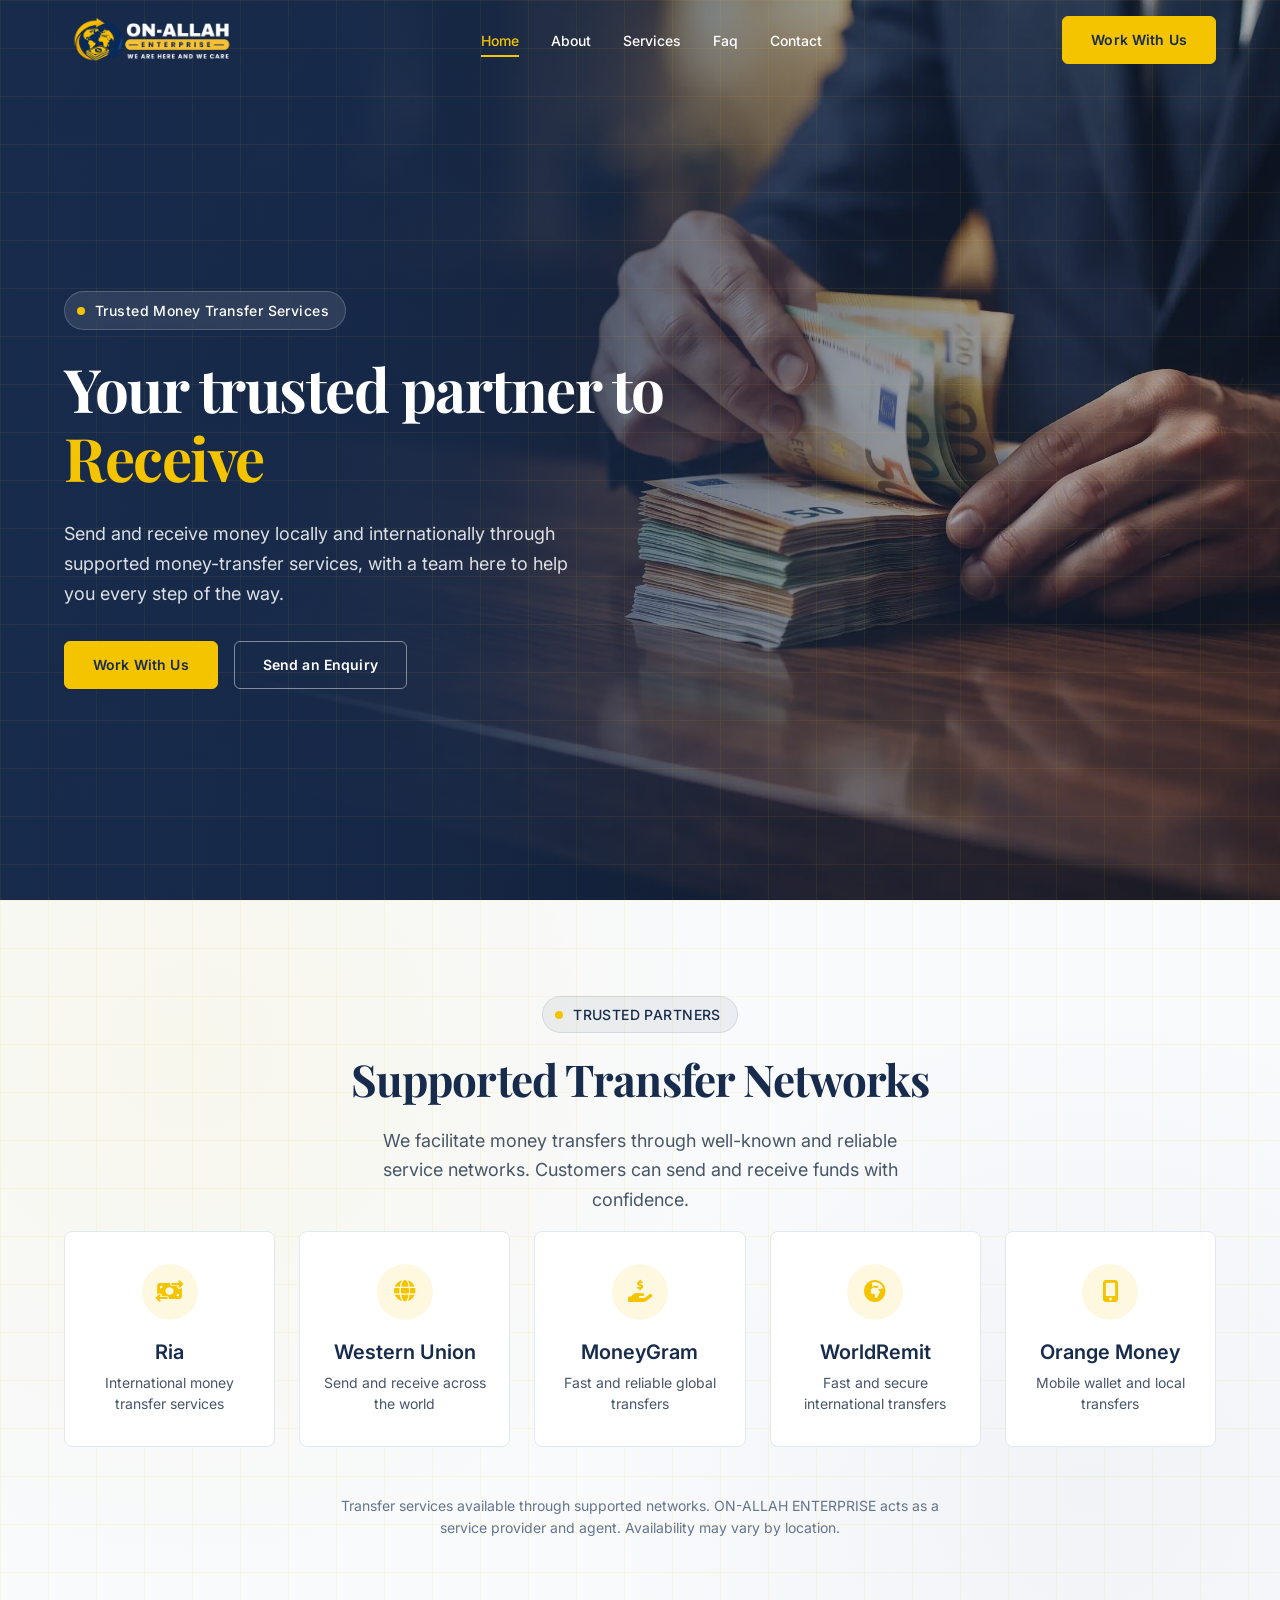
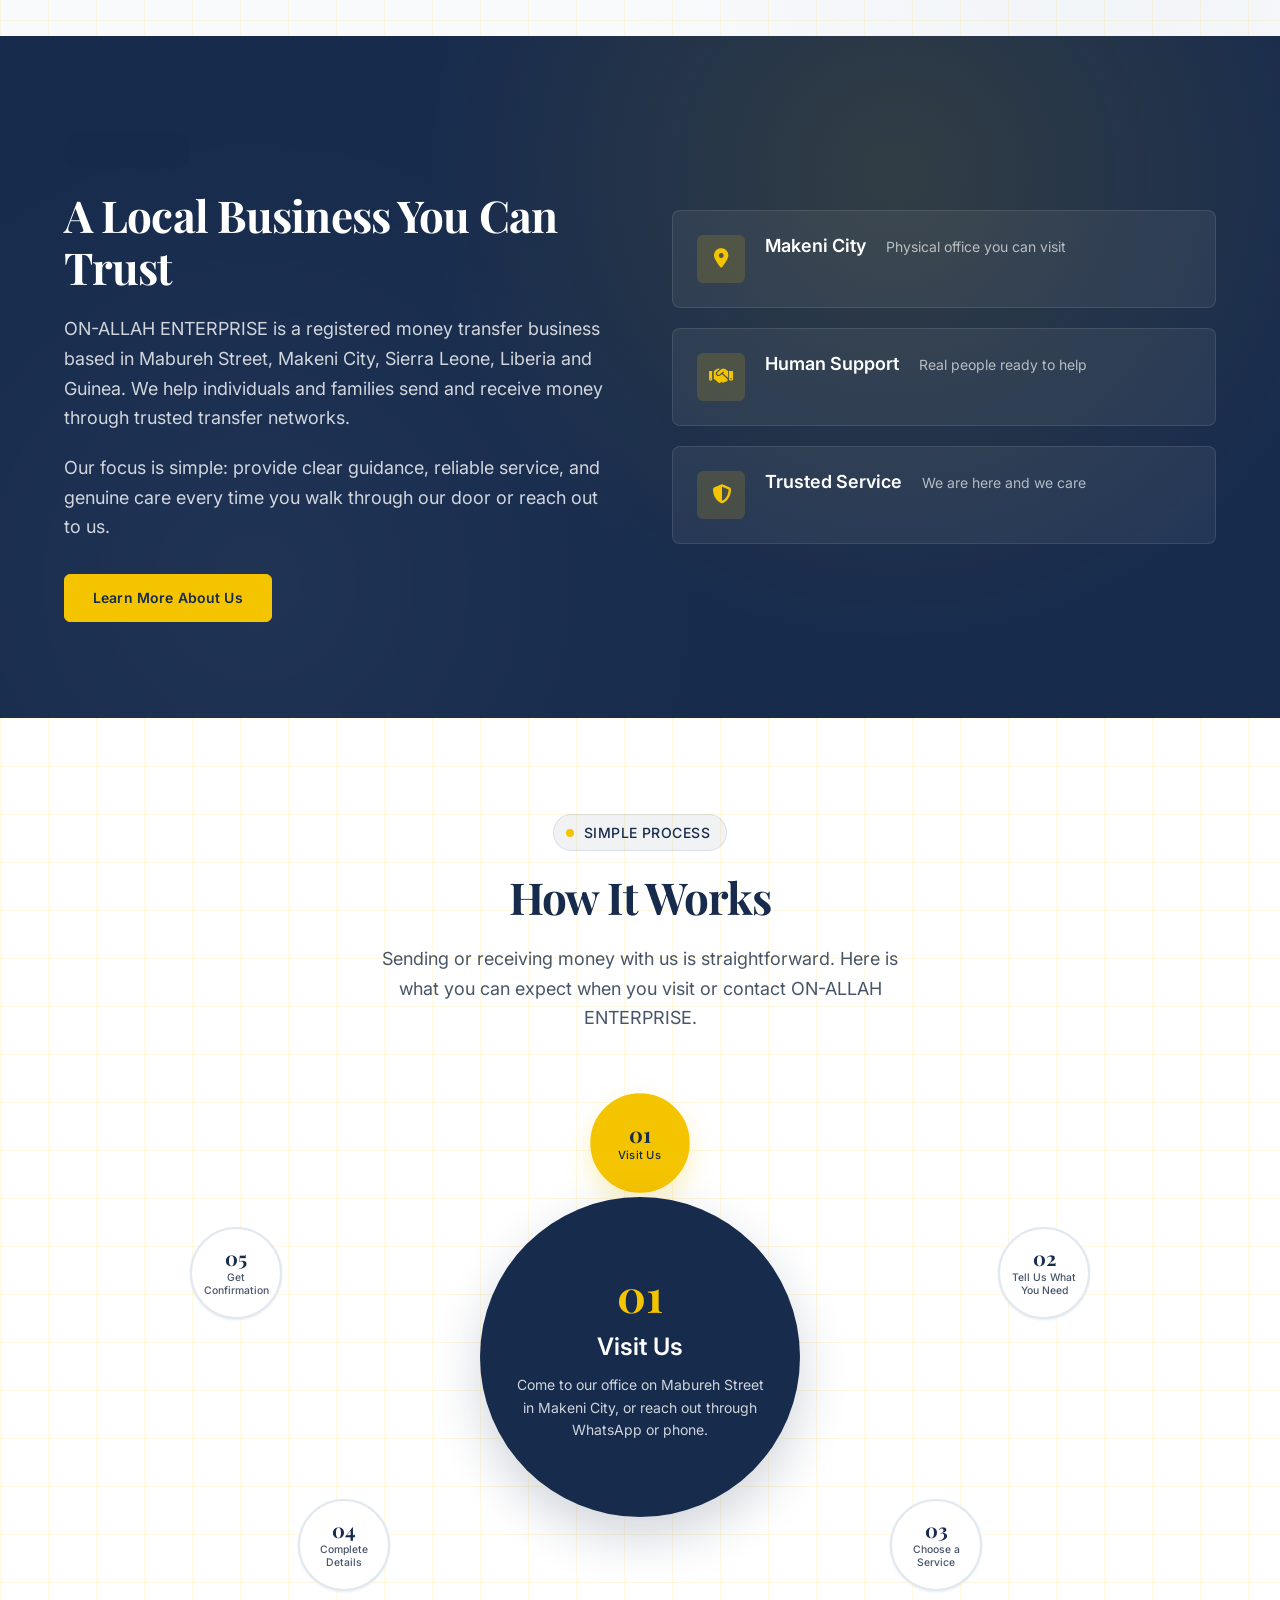
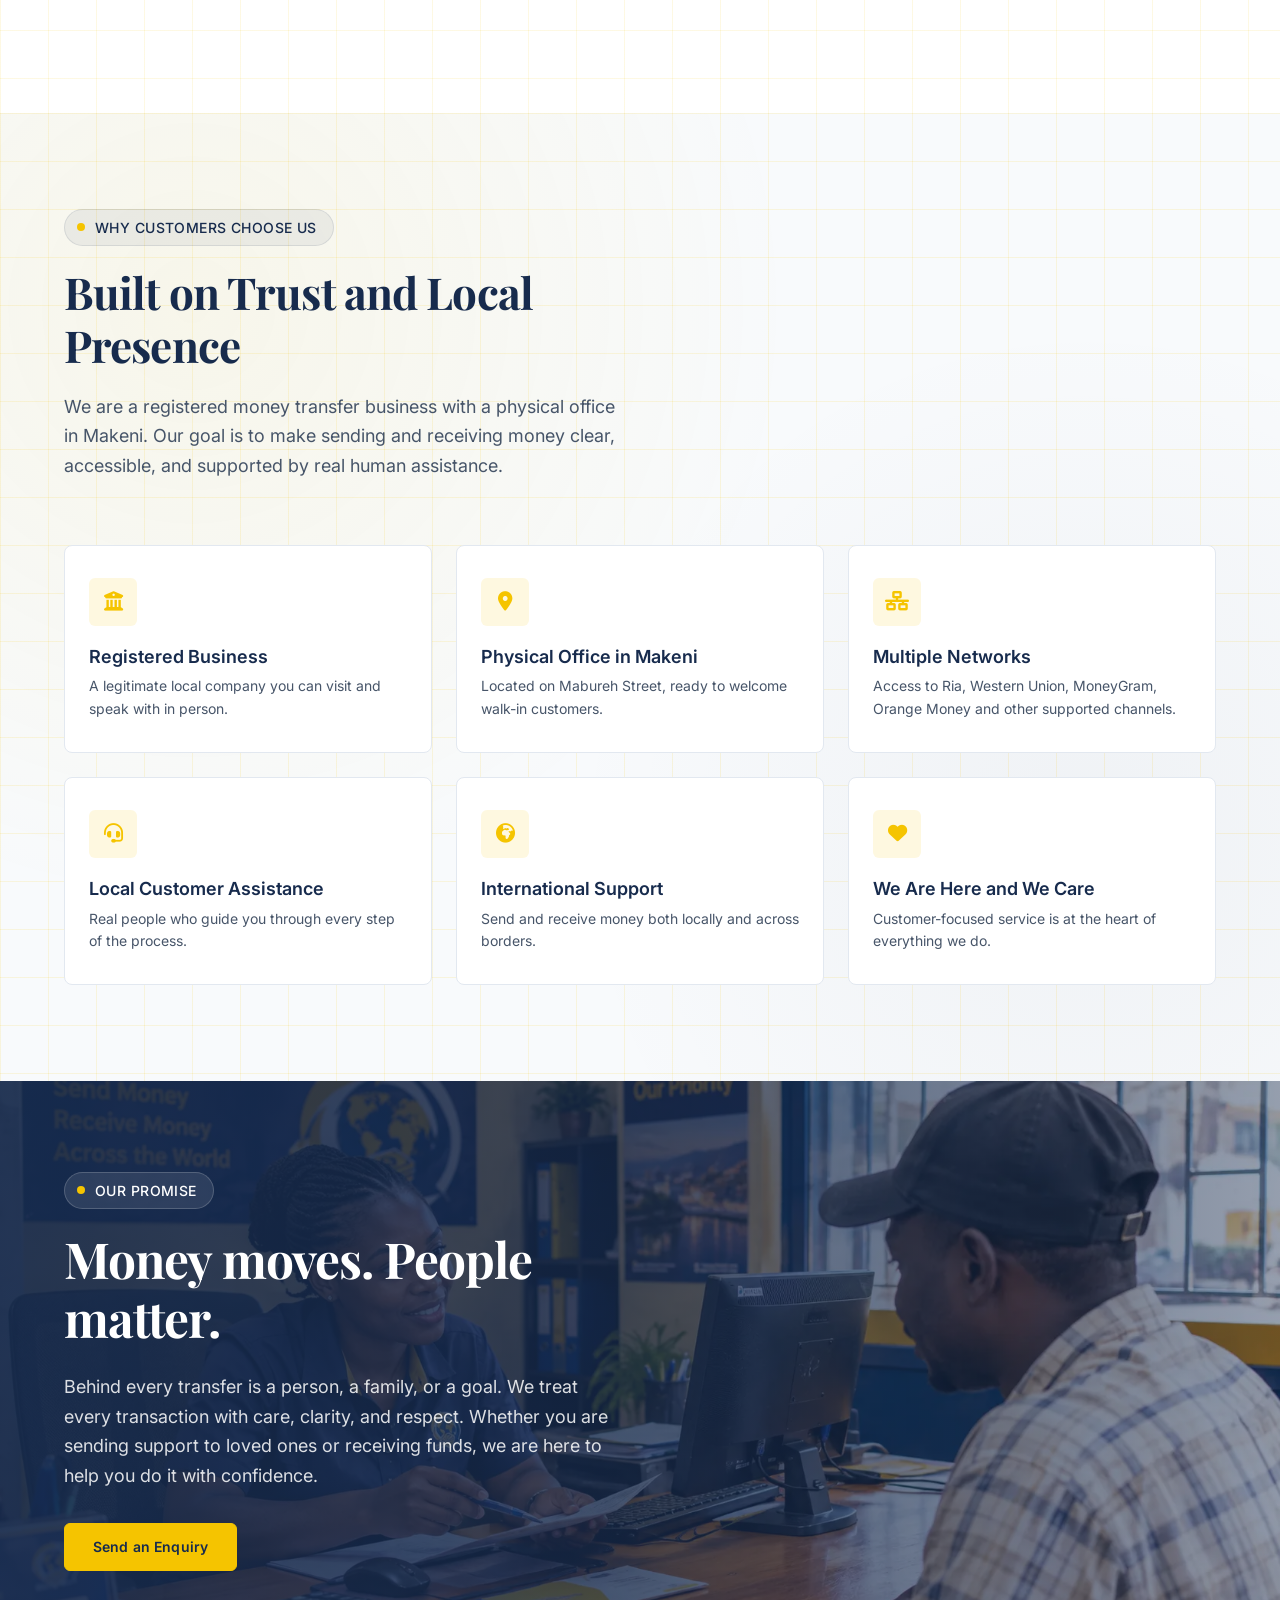
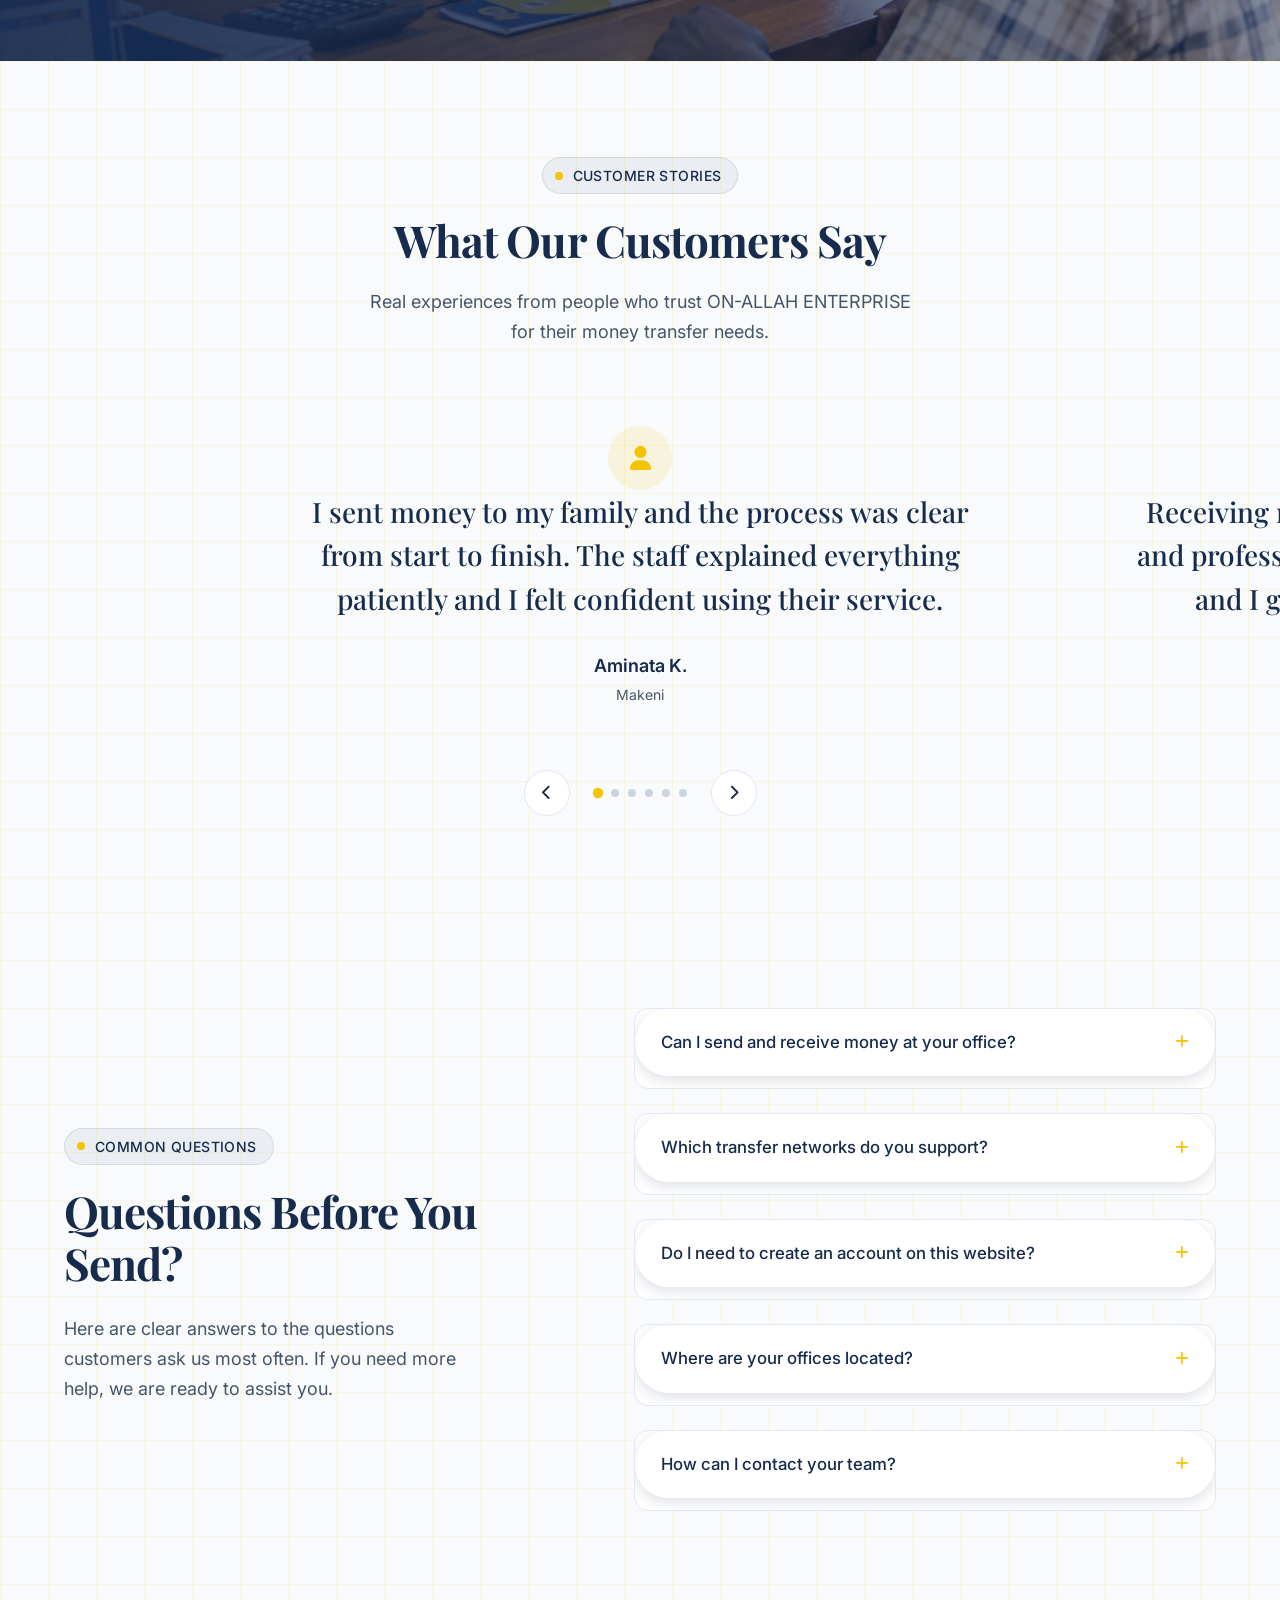
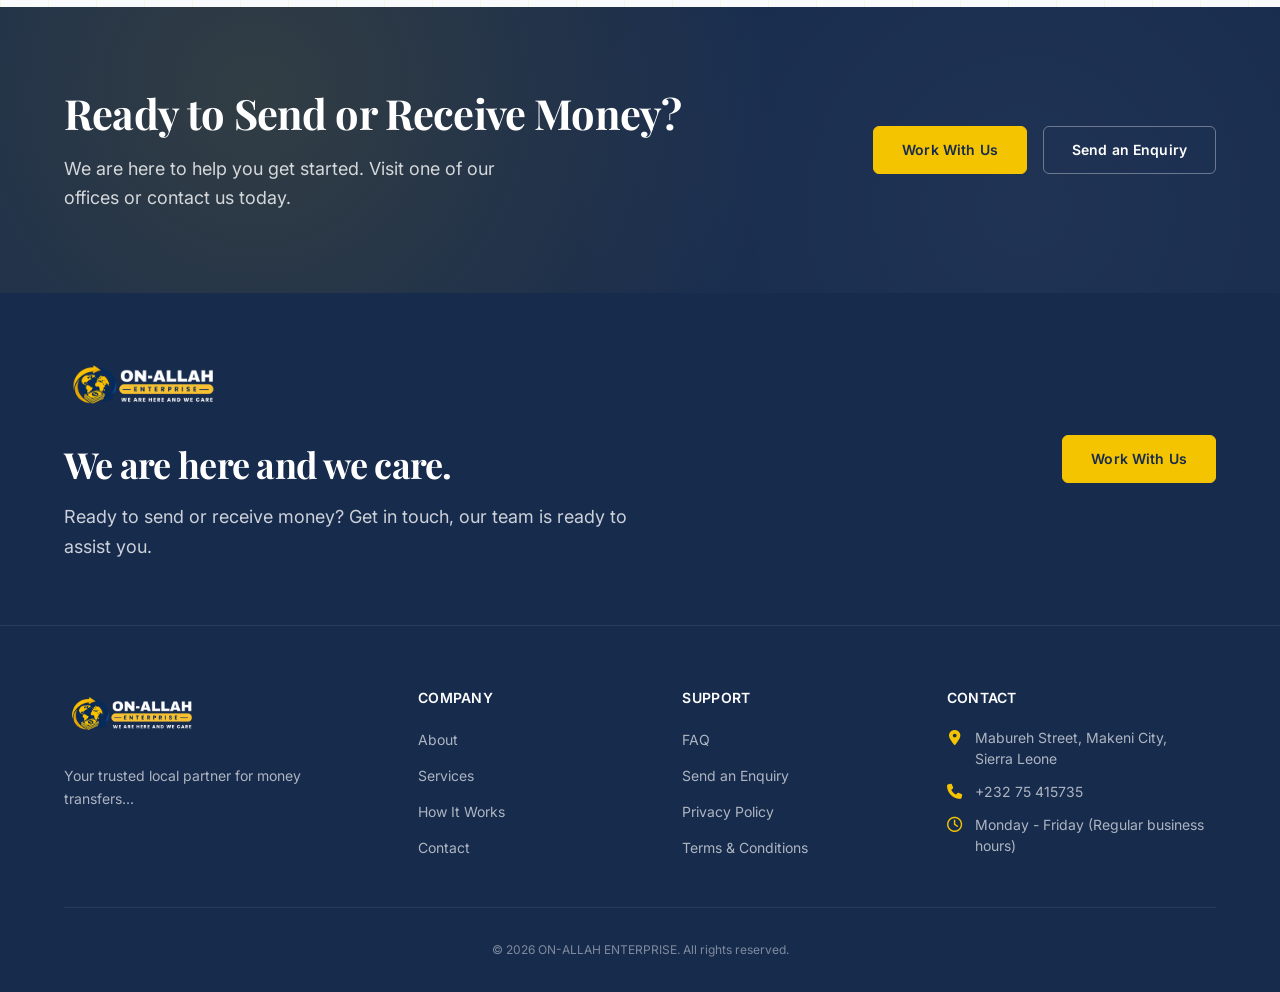
==== commit 6d3ab0d1: "Install and Configure Vercel Speed Insights Implemented Vercel Speed Insights for the ON-ALLAH ENTER" ====
--- a/index.html
+++ b/index.html
@@ -390,5 +390,9 @@
 <div id="footer-placeholder"></div>
 
   <script src="assets/js/main.js"></script>
+<script>
+  window.si = window.si || function () { (window.siq = window.siq || []).push(arguments); };
+</script>
+<script defer src="/_vercel/speed-insights/script.js"></script>
 </body>
-</html>+</html>
